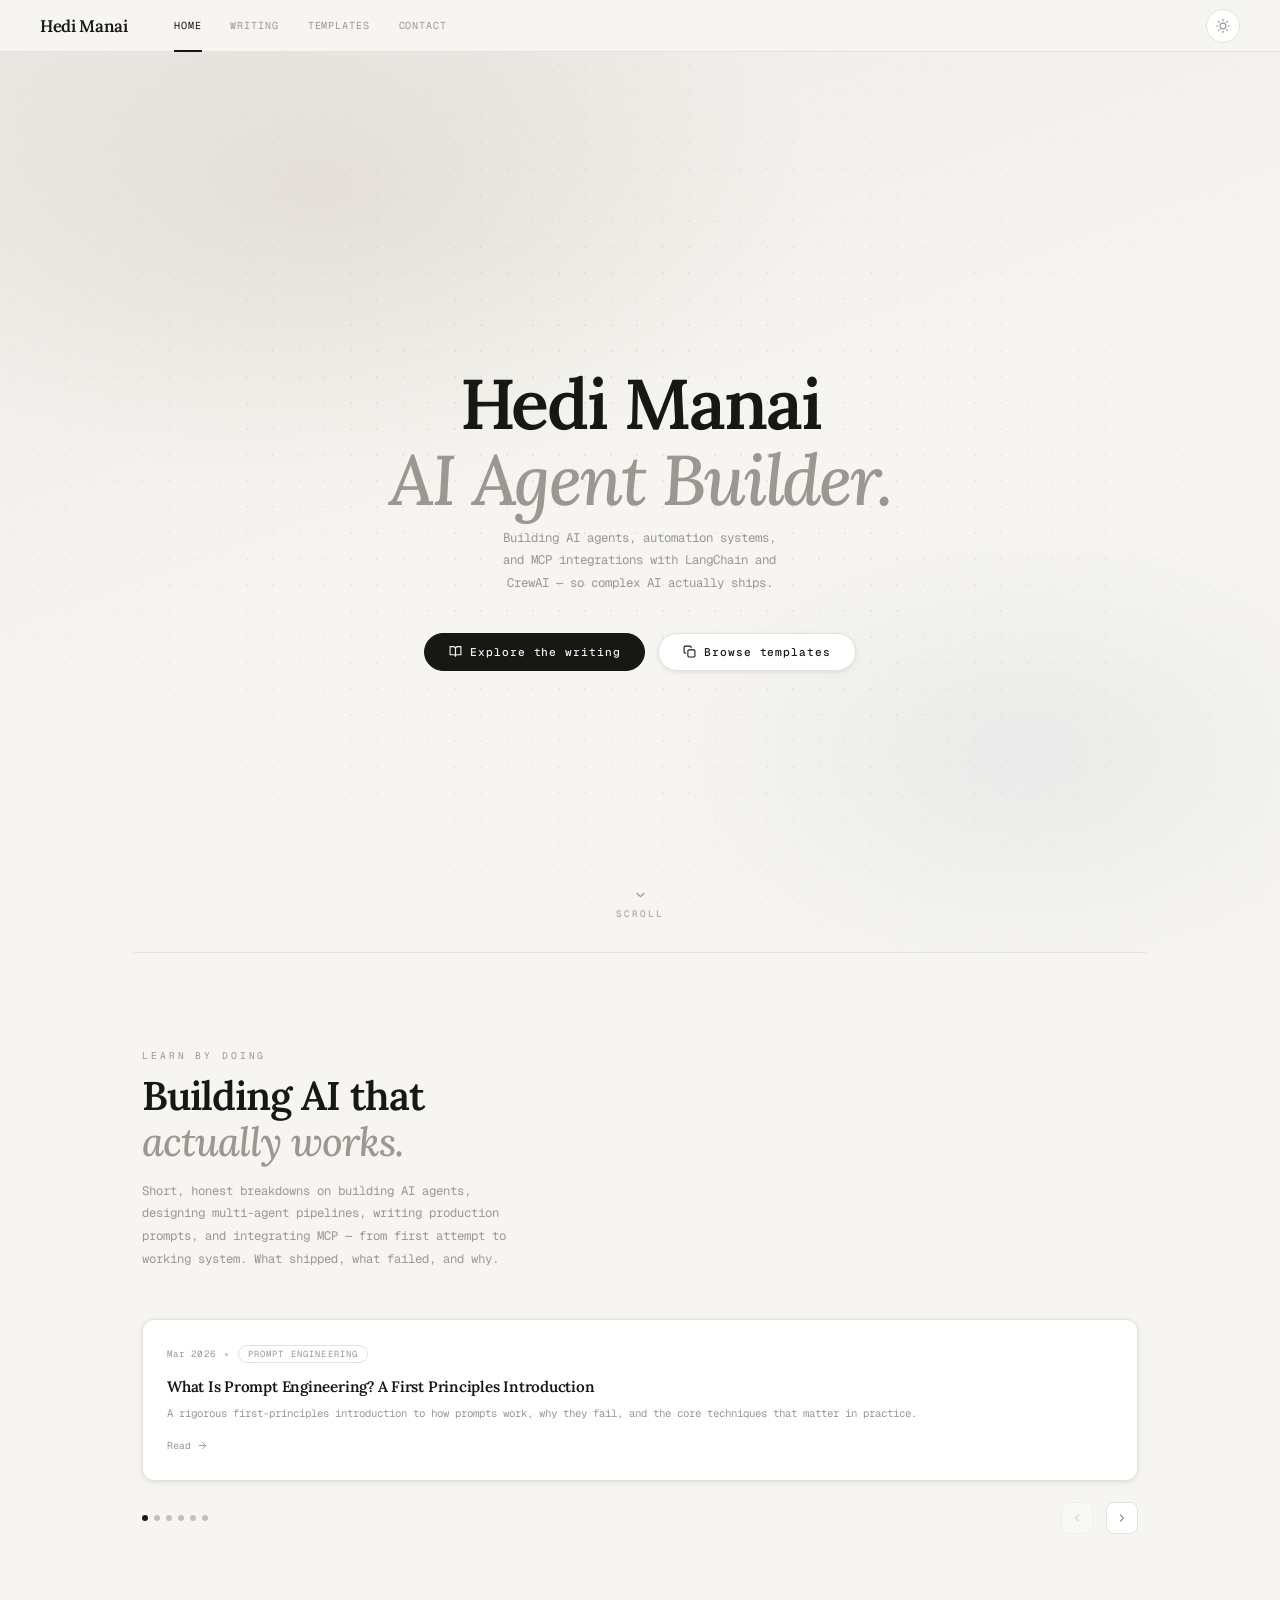
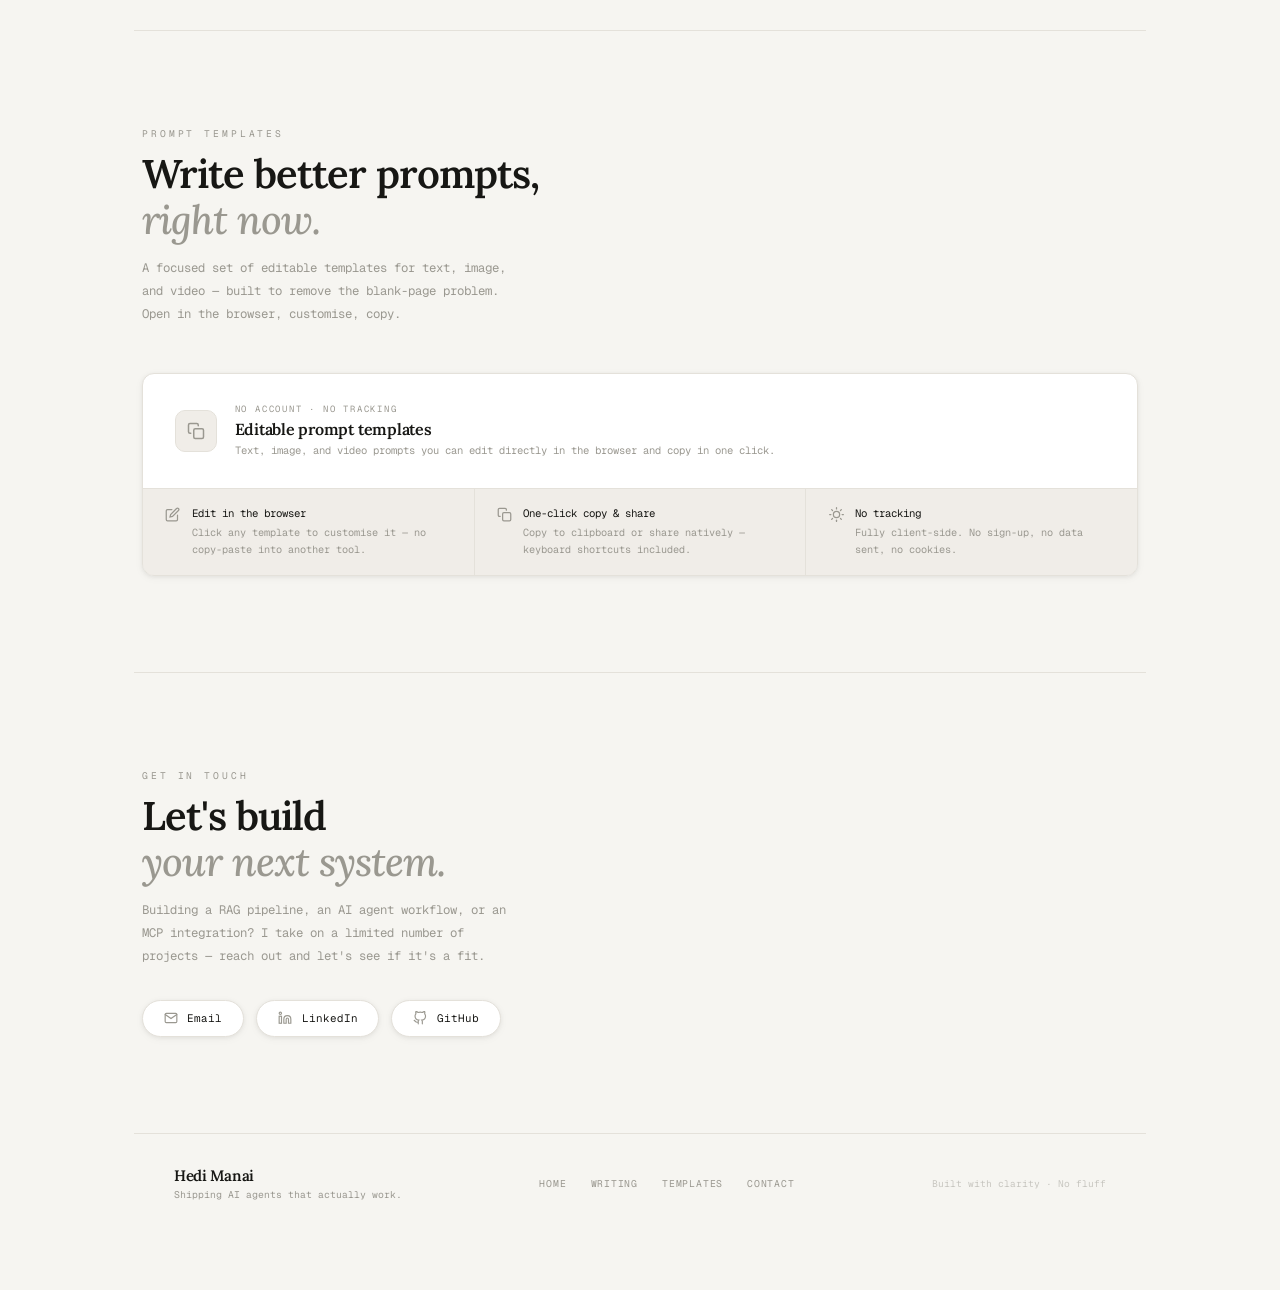
==== index.html @ d6b07718 "chore: normalize decorative section comments" ====
<!DOCTYPE html>
<html lang="en">

<head>
  <meta charset="UTF-8">
  <meta name="viewport" content="width=device-width, initial-scale=1.0">
  <title>Hedi Manai — AI Agent Builder & Prompt Engineering Writer</title>
  <meta name="description" content="Hedi Manai builds production AI agents and writes honest, field-tested guides on prompt engineering, RAG pipelines, and MCP integrations. Practical content for engineers who ship.">
  <meta name="keywords" content="AI agent builder, prompt engineering blog, LangChain, CrewAI, MCP, Model Context Protocol, RAG pipeline, agentic AI, AI content creator, Hedi Manai">
  <meta name="author" content="Hedi Manai">
  <meta name="robots" content="index, follow">
  <meta name="theme-color" content="#f6f5f1" media="(prefers-color-scheme: light)">
  <meta name="theme-color" content="#111110" media="(prefers-color-scheme: dark)">
  <meta property="og:type" content="website">
  <meta property="og:title" content="Hedi Manai — AI Agent Builder & Prompt Engineering Writer">
  <meta property="og:description" content="Honest, field-tested guides on AI agents, RAG pipelines, and prompt engineering — by someone who builds and ships these systems.">
  <meta property="og:url" content="https://hedimanai-pro.github.io/index.html">
  <meta property="og:site_name" content="Hedi Manai">
  <meta name="twitter:card" content="summary">
  <meta name="twitter:title" content="Hedi Manai — AI Agent Builder & Prompt Engineering Writer">
  <meta name="twitter:description" content="Honest, field-tested guides on AI agents, RAG pipelines, and prompt engineering — by someone who builds and ships these systems.">
  <link rel="canonical" href="https://hedimanai-pro.github.io/index.html">
  <link
    href="https://fonts.googleapis.com/css2?family=Lora:ital,wght@0,500;0,600;1,400&family=Geist+Mono:wght@300;400;500&display=swap"
    rel="stylesheet">
  <link rel="stylesheet" href="assets/css/base.css">
</head>

<body>

  <!-- NAV -->
  <nav class="nav" aria-label="Primary navigation" role="navigation">
    <a class="nav-brand" href="index.html#home">Hedi Manai</a>
    <div class="nav-links">
      <a class="nav-link active" href="index.html#home">Home</a>
      <a class="nav-link" href="index.html#latest-notes">Writing</a>
      <a class="nav-link" href="index.html#prompt-templates">Templates</a>
      <a class="nav-link" href="index.html#contact">Contact</a>
    </div>
    <div class="nav-spacer"></div>
    <button class="icon-btn" id="themeToggle" aria-label="Toggle dark mode" title="Toggle theme">
      <svg id="themeIcon" width="14" height="14" viewBox="0 0 24 24" fill="none" stroke="currentColor" stroke-width="2"
        stroke-linecap="round">
        <circle cx="12" cy="12" r="5" />
        <line x1="12" y1="1" x2="12" y2="3" />
        <line x1="12" y1="21" x2="12" y2="23" />
        <line x1="4.22" y1="4.22" x2="5.64" y2="5.64" />
        <line x1="18.36" y1="18.36" x2="19.78" y2="19.78" />
        <line x1="1" y1="12" x2="3" y2="12" />
        <line x1="21" y1="12" x2="23" y2="12" />
        <line x1="4.22" y1="19.78" x2="5.64" y2="18.36" />
        <line x1="18.36" y1="5.64" x2="19.78" y2="4.22" />
      </svg>
    </button>
  </nav>

  <!-- HERO -->
  <section id="home" aria-label="Introduction">
    <div class="hero-inner">
      <h1 class="hero-title">Hedi Manai<br><em>AI Agent Builder.</em></h1>
      <p class="hero-sub">Building AI agents, automation systems, and MCP integrations with LangChain and CrewAI — so
        complex AI actually ships.</p>
      <div class="hero-actions">
        <a class="btn-primary" href="#latest-notes">
          <svg width="13" height="13" viewBox="0 0 24 24" fill="none" stroke="currentColor" stroke-width="2"
            stroke-linecap="round">
            <path d="M2 3h6a4 4 0 014 4v14a3 3 0 00-3-3H2z" />
            <path d="M22 3h-6a4 4 0 00-4 4v14a3 3 0 013-3h7z" />
          </svg>
          Explore the writing
        </a>
        <a class="btn-ghost" href="#prompt-templates">
          <svg width="13" height="13" viewBox="0 0 24 24" fill="none" stroke="currentColor" stroke-width="2"
            stroke-linecap="round">
            <rect x="9" y="9" width="13" height="13" rx="2" />
            <path d="M5 15H4a2 2 0 01-2-2V4a2 2 0 012-2h9a2 2 0 012 2v1" />
          </svg>
          Browse templates
        </a>
      </div>
    </div>
    <div class="scroll-hint" aria-hidden="true">
      <svg width="14" height="14" viewBox="0 0 24 24" fill="none" stroke="currentColor" stroke-width="2"
        stroke-linecap="round">
        <polyline points="6 9 12 15 18 9" />
      </svg>
      Scroll
    </div>
  </section>

  <hr class="divider">

  <!-- WRITING -->
  <section id="latest-notes" aria-label="Writing and field notes">
    <div class="section">
      <p class="section-eyebrow reveal">Learn by doing</p>
      <h2 class="section-heading reveal">Building AI that<br><em>actually works.</em></h2>
      <p class="section-intro reveal">Short, honest breakdowns on building AI agents, designing multi-agent pipelines,
        writing production prompts, and integrating MCP — from first attempt to working system. What shipped, what
        failed, and why.</p>

      <div class="reveal">
        <div class="carousel-track" id="carouselTrack"></div>
        <div class="carousel-nav">
          <div class="carousel-dots" id="carouselDots"></div>
          <div class="carousel-right">
            <button class="carr-btn" id="carrPrev" aria-label="Previous page">
              <svg width="12" height="12" viewBox="0 0 24 24" fill="none" stroke="currentColor" stroke-width="2.5"
                stroke-linecap="round">
                <polyline points="15 18 9 12 15 6" />
              </svg>
            </button>
            <button class="carr-btn" id="carrNext" aria-label="Next page">
              <svg width="12" height="12" viewBox="0 0 24 24" fill="none" stroke="currentColor" stroke-width="2.5"
                stroke-linecap="round">
                <polyline points="9 18 15 12 9 6" />
              </svg>
            </button>
          </div>
        </div>
      </div>
    </div>
  </section>

  <hr class="divider">

  <!-- TEMPLATES -->
  <section id="prompt-templates" aria-label="Prompt templates">
    <div class="section">
      <p class="section-eyebrow reveal">Prompt templates</p>
      <h2 class="section-heading reveal">Write better prompts,<br><em>right now.</em></h2>
      <p class="section-intro reveal">A focused set of editable templates for text, image, and video — built to remove
        the blank-page problem. Open in the browser, customise, copy.</p>

      <div class="tpl-cta reveal" role="complementary" aria-label="Prompt templates tool">
        <div class="tpl-cta-header">
          <div class="tpl-cta-left">
            <div class="tpl-cta-icon" aria-hidden="true">
              <svg width="18" height="18" viewBox="0 0 24 24" fill="none" stroke="currentColor" stroke-width="2"
                stroke-linecap="round">
                <rect x="9" y="9" width="13" height="13" rx="2" />
                <path d="M5 15H4a2 2 0 01-2-2V4a2 2 0 012-2h9a2 2 0 012 2v1" />
              </svg>
            </div>
            <div>
              <div class="tpl-cta-label">No account · No tracking</div>
              <div class="tpl-cta-title">Editable prompt templates</div>
              <div class="tpl-cta-desc">Text, image, and video prompts you can edit directly in the browser and copy in
                one click.</div>
            </div>
          </div>
        </div>

        <div class="tpl-features" aria-hidden="true">
          <div class="tpl-feat">
            <svg class="tpl-feat-icon" width="15" height="15" viewBox="0 0 24 24" fill="none" stroke="currentColor"
              stroke-width="2" stroke-linecap="round">
              <path d="M11 4H4a2 2 0 00-2 2v14a2 2 0 002 2h14a2 2 0 002-2v-7" />
              <path d="M18.5 2.5a2.121 2.121 0 013 3L12 15l-4 1 1-4 9.5-9.5z" />
            </svg>
            <div class="tpl-feat-text">
              <span class="tpl-feat-label">Edit in the browser</span>
              Click any template to customise it — no copy-paste into another tool.
            </div>
          </div>
          <div class="tpl-feat">
            <svg class="tpl-feat-icon" width="15" height="15" viewBox="0 0 24 24" fill="none" stroke="currentColor"
              stroke-width="2" stroke-linecap="round">
              <rect x="9" y="9" width="13" height="13" rx="2" />
              <path d="M5 15H4a2 2 0 01-2-2V4a2 2 0 012-2h9a2 2 0 012 2v1" />
            </svg>
            <div class="tpl-feat-text">
              <span class="tpl-feat-label">One-click copy &amp; share</span>
              Copy to clipboard or share natively — keyboard shortcuts included.
            </div>
          </div>
          <div class="tpl-feat">
            <svg class="tpl-feat-icon" width="15" height="15" viewBox="0 0 24 24" fill="none" stroke="currentColor"
              stroke-width="2" stroke-linecap="round">
              <circle cx="12" cy="12" r="5" />
              <line x1="12" y1="1" x2="12" y2="3" />
              <line x1="12" y1="21" x2="12" y2="23" />
              <line x1="4.22" y1="4.22" x2="5.64" y2="5.64" />
              <line x1="18.36" y1="18.36" x2="19.78" y2="19.78" />
              <line x1="1" y1="12" x2="3" y2="12" />
              <line x1="21" y1="12" x2="23" y2="12" />
              <line x1="4.22" y1="19.78" x2="5.64" y2="18.36" />
              <line x1="18.36" y1="5.64" x2="19.78" y2="4.22" />
            </svg>
            <div class="tpl-feat-text">
              <span class="tpl-feat-label">No tracking</span>
              Fully client-side. No sign-up, no data sent, no cookies.
            </div>
          </div>
        </div>
      </div>
    </div>
  </section>

  <hr class="divider">

  <!-- CONTACT -->
  <section id="contact" aria-label="Contact">
    <div class="section">
      <p class="section-eyebrow reveal">Get in touch</p>
      <h2 class="section-heading reveal">Let's build<br><em>your next system.</em></h2>
      <div class="contact-inner reveal">
        <p class="section-intro" style="margin-bottom:0;">Building a RAG pipeline, an AI agent workflow, or an MCP
          integration? I take on a limited number of projects — reach out and let's see if it's a fit.</p>
        <div class="contact-links">
          <a class="contact-link" href="mailto:hedi.manai.pro@gmail.com">
            <svg width="14" height="14" viewBox="0 0 24 24" fill="none" stroke="currentColor" stroke-width="2"
              stroke-linecap="round">
              <path d="M4 4h16c1.1 0 2 .9 2 2v12c0 1.1-.9 2-2 2H4c-1.1 0-2-.9-2-2V6c0-1.1.9-2 2-2z" />
              <polyline points="22,6 12,13 2,6" />
            </svg>
            Email
          </a>
          <a class="contact-link" href="https://linkedin.com/in/hedimanai" target="_blank" rel="noopener noreferrer">
            <svg width="14" height="14" viewBox="0 0 24 24" fill="none" stroke="currentColor" stroke-width="2"
              stroke-linecap="round">
              <path d="M16 8a6 6 0 016 6v7h-4v-7a2 2 0 00-2-2 2 2 0 00-2 2v7h-4v-7a6 6 0 016-6z" />
              <rect x="2" y="9" width="4" height="12" />
              <circle cx="4" cy="4" r="2" />
            </svg>
            LinkedIn
          </a>
          <a class="contact-link" href="https://github.com/hedimanai-pro" target="_blank" rel="noopener noreferrer">
            <svg width="14" height="14" viewBox="0 0 24 24" fill="none" stroke="currentColor" stroke-width="2"
              stroke-linecap="round">
              <path
                d="M9 19c-5 1.5-5-2.5-7-3m14 6v-3.87a3.37 3.37 0 00-.94-2.61c3.14-.35 6.44-1.54 6.44-7A5.44 5.44 0 0020 4.77 5.07 5.07 0 0019.91 1S18.73.65 16 2.48a13.38 13.38 0 00-7 0C6.27.65 5.09 1 5.09 1A5.07 5.07 0 005 4.77a5.44 5.44 0 00-1.5 3.78c0 5.42 3.3 6.61 6.44 7A3.37 3.37 0 009 18.13V22" />
            </svg>
            GitHub
          </a>
        </div>
      </div>
    </div>
  </section>

  <!-- FOOTER -->
  <footer class="site-footer" role="contentinfo">
    <div>
      <div class="footer-brand">Hedi Manai</div>
      <div class="footer-sub">Shipping AI agents that actually work.</div>
    </div>
    <nav class="footer-links" aria-label="Footer navigation">
      <a class="footer-link" href="index.html#home">Home</a>
      <a class="footer-link" href="index.html#latest-notes">Writing</a>
      <a class="footer-link" href="index.html#prompt-templates">Templates</a>
      <a class="footer-link" href="index.html#contact">Contact</a>
    </nav>
    <div class="footer-note">Built with clarity · No fluff</div>
  </footer>


  <!-- Google tag (gtag.js) -->
  <script async src="https://www.googletagmanager.com/gtag/js?id=G-14DXVR7B6E"></script>
  <script>
    window.dataLayer = window.dataLayer || [];
    function gtag() { dataLayer.push(arguments); }
    gtag('js', new Date());

    gtag('config', 'G-14DXVR7B6E');
  </script>


  <script data-cfasync="false" src="/cdn-cgi/scripts/5c5dd728/cloudflare-static/email-decode.min.js"></script>
  <script src="assets/js/main.js"></script>
  <script>
    // # Notes Data
    const notes = [
      {
        date: 'Mar 2026',
        topic: 'Prompt Engineering',
        title: 'What Is Prompt Engineering? A First Principles Introduction',
        excerpt: 'A rigorous first-principles introduction to how prompts work, why they fail, and the core techniques that matter in practice.',
        href: 'prompt-engineering-01.html'
      },
      {
        date: 'Mar 2026',
        topic: 'Prompt Engineering',
        title: 'Building the Production System Prompt',
        excerpt: 'How to write production-grade system prompts with reliable structure, tool rules, and safety boundaries.',
        href: 'prompt-engineering-02.html'
      },
      {
        date: 'Mar 2026',
        topic: 'Prompt Engineering',
        title: 'Chain-of-Thought and Self-Consistency',
        excerpt: 'A field-tested guide to chain-of-thought, self-consistency, key variants, and when these reasoning techniques fail.',
        href: 'prompt-engineering-03.html'
      },
      {
        date: 'Mar 2026',
        topic: 'Prompt Engineering',
        title: 'Prompt Chaining and Pipeline Design',
        excerpt: 'How to decompose complex tasks into reliable multi-step pipelines — the four chain architectures, the router pattern, state management, failure modes, and when a single prompt is better than a chain.',
        href: 'prompt-engineering-04.html'
      },
      {
        date: 'Mar 2026',
        topic: 'Prompt Engineering',
        title: 'RAG and Context Injection',
        excerpt: 'Retrieval-augmented generation from first principles — chunking strategies, embedding and search, context injection patterns, and the four failure modes that break production RAG pipelines silently.',
        href: 'prompt-engineering-05.html'
      },
      {
        date: 'Mar 2026',
        topic: 'Prompt Engineering',
        title: 'Evaluation and Testing',
        excerpt: 'How to build eval datasets, metrics, and automated pipelines to measure prompt and retrieval quality systematically â€” and decide when an AI system is truly ready to ship.',
        href: 'prompt-engineering-06.html'
      }
    ];

    // # Carousel
    // Uses ResizeObserver on the track element so
    // column count reacts to the track's actual
    // rendered width - not window.innerWidth, which
    // is wider than the constrained layout.
    const track = document.getElementById('carouselTrack');
    const dots = document.getElementById('carouselDots');
    const btnPrev = document.getElementById('carrPrev');
    const btnNext = document.getElementById('carrNext');

    let page = 0;
    let perPage = 3; // updated by ResizeObserver before first paint

    function colsForWidth(w) {
      if (w < 480) return 1;
      if (w < 740) return 2;
      return 3;
    }

    function totalPages() {
      return Math.ceil(notes.length / perPage);
    }

    function renderCarousel() {
      const tp = totalPages();
      if (page >= tp) page = tp - 1;
      if (page < 0) page = 0;

      // set CSS grid columns via custom property on the element
      track.style.setProperty('--cols', perPage);

      // cards
      track.innerHTML = notes
        .slice(page * perPage, page * perPage + perPage)
        .map(n => `
      <a class="ccard" href="${n.href}">
        <div class="ccard-meta">
          <span class="ccard-date">${n.date}</span>
          <span class="ccard-sep"></span>
          <span class="ccard-topic">${n.topic}</span>
        </div>
        <div class="ccard-title">${n.title}</div>
        <div class="ccard-excerpt">${n.excerpt}</div>
        <span class="ccard-read">
          Read
          <svg width="11" height="11" viewBox="0 0 24 24" fill="none" stroke="currentColor" stroke-width="2" stroke-linecap="round"><line x1="5" y1="12" x2="19" y2="12"/><polyline points="12 5 19 12 12 19"/></svg>
        </span>
      </a>`).join('');

      // dots
      dots.innerHTML = Array.from({ length: tp }, (_, i) =>
        `<button class="cdot${i === page ? ' active' : ''}" data-p="${i}" aria-label="Page ${i + 1}"></button>`
      ).join('');
      dots.querySelectorAll('.cdot').forEach(d =>
        d.addEventListener('click', () => { page = +d.dataset.p; renderCarousel(); })
      );

      btnPrev.disabled = page === 0;
      btnNext.disabled = page === tp - 1;
    }

    btnPrev.addEventListener('click', () => { if (page > 0) { page--; renderCarousel(); } });
    btnNext.addEventListener('click', () => { if (page < totalPages() - 1) { page++; renderCarousel(); } });

    // ResizeObserver fires after layout — gives true rendered width.
    // Wrapped in requestAnimationFrame to defer DOM mutations to the next
    // paint cycle, preventing "ResizeObserver loop" feedback errors.
    let rafRO;
    new ResizeObserver(entries => {
      cancelAnimationFrame(rafRO);
      rafRO = requestAnimationFrame(() => {
        const w = entries[0].contentRect.width;
        const next = colsForWidth(w);
        if (next !== perPage) {
          perPage = next;
          page = 0; // reset page when layout changes
        }
        renderCarousel();
      });
    }).observe(track);
  </script>
</body>

</html>
---- assets/css/base.css ----
*,
*::before,
*::after {
  box-sizing: border-box;
  margin: 0;
  padding: 0;
}

:root {
  --bg: #f6f5f1;
  --surface: #ffffff;
  --surface2: #f0ede8;
  --border: #e4e1da;
  --border-h: #c4c1ba;
  --text-s: #171714;
  --muted: #9a9890;
  --nav-bg: rgba(246, 245, 241, 0.93);
  --accent: #171714;
  --accent-i: #f6f5f1;
  --radius: 12px;
  --sh-sm: 0 1px 4px rgba(0, 0, 0, 0.06), 0 2px 10px rgba(0, 0, 0, 0.04);
  --sh-md: 0 4px 20px rgba(0, 0, 0, 0.08), 0 1px 4px rgba(0, 0, 0, 0.04);
  --col-body: 680px;
  --col-aside: 188px;
  --col-gap: 4rem;
}

html.dark {
  --bg: #111110;
  --surface: #1a1a18;
  --surface2: #141412;
  --border: #2a2a28;
  --border-h: #444440;
  --text-s: #e8e4dc;
  --muted: #6a6860;
  --nav-bg: rgba(17, 17, 16, 0.93);
  --accent: #e8e4dc;
  --accent-i: #111110;
}

html {
  scroll-behavior: smooth;
}

body {
  background: var(--bg);
  color: var(--text-s);
  font-family: 'Geist Mono', monospace;
  min-height: 100vh;
  overflow-x: hidden;
  -webkit-font-smoothing: antialiased;
  transition: background 0.3s, color 0.3s;
}

/* NAV */
.nav {
  position: fixed;
  top: 0;
  left: 0;
  right: 0;
  z-index: 500;
  height: 52px;
  background: var(--nav-bg);
  backdrop-filter: blur(16px);
  -webkit-backdrop-filter: blur(16px);
  border-bottom: 1px solid var(--border);
  display: flex;
  align-items: center;
  padding: 0 2.5rem;
  transition: background 0.3s, border-color 0.3s;
}

.nav-brand {
  font-family: 'Lora', serif;
  font-size: 1.05rem;
  font-weight: 600;
  letter-spacing: -0.02em;
  color: var(--text-s);
  margin-right: 2rem;
  white-space: nowrap;
  text-decoration: none;
  flex-shrink: 0;
}

.nav-links {
  display: flex;
  align-items: center;
  flex: 1;
  overflow-x: auto;
  scrollbar-width: none;
}

.nav-links::-webkit-scrollbar {
  display: none;
}

.nav-link {
  font-size: 0.63rem;
  letter-spacing: 0.09em;
  text-transform: uppercase;
  color: var(--muted);
  padding: 0 0.9rem;
  height: 52px;
  display: flex;
  align-items: center;
  white-space: nowrap;
  cursor: pointer;
  transition: color 0.2s;
  border: none;
  background: none;
  font-family: 'Geist Mono', monospace;
  position: relative;
  text-decoration: none;
}

.nav-link::after {
  content: '';
  position: absolute;
  bottom: 0;
  left: 0.9rem;
  right: 0.9rem;
  height: 1.5px;
  background: var(--text-s);
  transform: scaleX(0);
  transform-origin: left;
  transition: transform 0.22s ease;
}

.nav-link:hover,
.nav-link.active {
  color: var(--text-s);
}

.nav-link.active::after {
  transform: scaleX(1);
}

.nav-spacer {
  flex: 1;
  min-width: 0.5rem;
}

.icon-btn {
  width: 34px;
  height: 34px;
  border-radius: 100px;
  flex-shrink: 0;
  border: 1px solid var(--border);
  background: var(--surface);
  color: var(--muted);
  cursor: pointer;
  display: flex;
  align-items: center;
  justify-content: center;
  transition: all 0.2s;
}

.icon-btn:hover {
  border-color: var(--border-h);
  color: var(--text-s);
}

/* DIVIDER */
.divider {
  border: none;
  border-top: 1px solid var(--border);
  max-width: calc(var(--col-body) + var(--col-aside) + var(--col-gap) + 5rem);
  margin: 0 auto;
}

/* HOMEPAGE */
#home {
  min-height: 100vh;
  display: flex;
  flex-direction: column;
  align-items: center;
  justify-content: center;
  text-align: center;
  padding: 7rem 2rem 5rem;
  position: relative;
  overflow: hidden;
  margin-top: 52px;
}

#home::before {
  content: '';
  position: absolute;
  inset: 0;
  z-index: 0;
  background: radial-gradient(ellipse 60% 50% at 25% 15%, rgba(195, 185, 170, 0.28) 0%, transparent 65%), radial-gradient(ellipse 50% 45% at 80% 78%, rgba(170, 182, 195, 0.17) 0%, transparent 60%), linear-gradient(160deg, #eceae6 0%, #f6f5f1 50%);
  transition: background 0.3s;
}

html.dark #home::before {
  background: radial-gradient(ellipse 60% 50% at 25% 15%, rgba(55, 45, 35, 0.4) 0%, transparent 65%), radial-gradient(ellipse 50% 45% at 80% 78%, rgba(35, 45, 60, 0.25) 0%, transparent 60%), linear-gradient(160deg, #161614 0%, #111110 50%);
}

#home::after {
  content: '';
  position: absolute;
  inset: 0;
  z-index: 0;
  background-image: radial-gradient(circle, rgba(0, 0, 0, 0.055) 1px, transparent 1px);
  background-size: 26px 26px;
  mask-image: radial-gradient(ellipse 85% 85% at 50% 50%, black 10%, transparent 100%);
  -webkit-mask-image: radial-gradient(ellipse 85% 85% at 50% 50%, black 10%, transparent 100%);
}

html.dark #home::after {
  background-image: radial-gradient(circle, rgba(255, 255, 255, 0.035) 1px, transparent 1px);
}

.hero-inner {
  position: relative;
  z-index: 2;
  max-width: 680px;
  animation: fadeUp 0.8s ease both;
}

.hero-title {
  font-family: 'Lora', serif;
  font-size: clamp(2.6rem, 6.5vw, 4.4rem);
  font-weight: 600;
  line-height: 1.08;
  letter-spacing: -0.03em;
  color: var(--text-s);
  margin-bottom: 0.6rem;
}

.hero-title em {
  font-style: italic;
  font-weight: 500;
  color: var(--muted);
}

.hero-sub {
  font-size: 0.78rem;
  line-height: 1.8;
  color: var(--muted);
  max-width: 40ch;
  margin: 0 auto 2.4rem;
}

.hero-actions {
  display: flex;
  justify-content: center;
  align-items: center;
  gap: 0.8rem;
  flex-wrap: wrap;
}

.btn-primary {
  display: inline-flex;
  align-items: center;
  gap: 0.5rem;
  padding: 0.7rem 1.5rem;
  background: var(--accent);
  color: var(--accent-i);
  border: 1px solid var(--accent);
  border-radius: 100px;
  font-family: 'Geist Mono', monospace;
  font-size: 0.7rem;
  letter-spacing: 0.08em;
  font-weight: 500;
  cursor: pointer;
  transition: opacity 0.2s;
  text-decoration: none;
}

.btn-primary:hover {
  opacity: 0.8;
}

.btn-ghost {
  display: inline-flex;
  align-items: center;
  gap: 0.5rem;
  padding: 0.7rem 1.5rem;
  background: var(--surface);
  color: var(--text-s);
  border: 1px solid var(--border);
  border-radius: 100px;
  font-family: 'Geist Mono', monospace;
  font-size: 0.7rem;
  letter-spacing: 0.08em;
  font-weight: 500;
  cursor: pointer;
  transition: all 0.2s;
  text-decoration: none;
  box-shadow: var(--sh-sm);
}

.btn-ghost:hover {
  border-color: var(--border-h);
  box-shadow: var(--sh-md);
}

.scroll-hint {
  position: absolute;
  bottom: 2rem;
  left: 50%;
  transform: translateX(-50%);
  z-index: 2;
  display: flex;
  flex-direction: column;
  align-items: center;
  gap: 0.4rem;
  color: var(--muted);
  font-size: 0.58rem;
  letter-spacing: 0.2em;
  text-transform: uppercase;
  animation: bounce 2.5s ease infinite;
}

@keyframes bounce {

  0%,
  100% {
    transform: translateX(-50%) translateY(0);
  }

  50% {
    transform: translateX(-50%) translateY(6px);
  }
}

.section {
  max-width: 1060px;
  margin: 0 auto;
  padding: 6rem 2rem;
}

.section-eyebrow {
  font-size: 0.6rem;
  letter-spacing: 0.3em;
  text-transform: uppercase;
  color: var(--muted);
  margin-bottom: 0.7rem;
}

.section-heading {
  font-family: 'Lora', serif;
  font-size: clamp(1.7rem, 3.5vw, 2.5rem);
  font-weight: 600;
  letter-spacing: -0.025em;
  line-height: 1.15;
  color: var(--text-s);
  margin-bottom: 0.9rem;
}

.section-heading em {
  font-style: italic;
  font-weight: 500;
  color: var(--muted);
}

.section-intro {
  font-size: 0.77rem;
  line-height: 1.85;
  color: var(--muted);
  max-width: 52ch;
  margin-bottom: 3rem;
}

/* Carousel */
.carousel-track {
  display: grid;
  grid-template-columns: repeat(var(--cols, 3), 1fr);
  gap: 1px;
  background: var(--border);
  border: 1px solid var(--border);
  border-radius: var(--radius);
  overflow: hidden;
  box-shadow: var(--sh-sm);
}

.ccard {
  background: var(--surface);
  padding: 1.6rem 1.5rem;
  transition: background 0.18s;
  text-decoration: none;
  color: inherit;
  display: flex;
  flex-direction: column;
}

.ccard:hover {
  background: var(--surface2);
}

.ccard-meta {
  display: flex;
  align-items: center;
  gap: 0.6rem;
  margin-bottom: 0.85rem;
  flex-wrap: wrap;
}

.ccard-date {
  font-size: 0.57rem;
  letter-spacing: 0.12em;
  color: var(--muted);
}

.ccard-sep {
  width: 3px;
  height: 3px;
  border-radius: 50%;
  background: var(--border-h);
  flex-shrink: 0;
}

.ccard-topic {
  font-size: 0.55rem;
  letter-spacing: 0.13em;
  text-transform: uppercase;
  padding: 0.12rem 0.55rem;
  border-radius: 100px;
  border: 1px solid var(--border);
  color: var(--muted);
}

.ccard-title {
  font-family: 'Lora', serif;
  font-size: 0.95rem;
  font-weight: 600;
  letter-spacing: -0.015em;
  line-height: 1.3;
  color: var(--text-s);
  margin-bottom: 0.5rem;
  flex: 1;
  display: -webkit-box;
  -webkit-line-clamp: 2;
  -webkit-box-orient: vertical;
  overflow: hidden;
}

.ccard-excerpt {
  font-size: 0.67rem;
  line-height: 1.75;
  color: var(--muted);
  display: -webkit-box;
  -webkit-line-clamp: 3;
  -webkit-box-orient: vertical;
  overflow: hidden;
  margin-bottom: 1rem;
}

.ccard-read {
  display: inline-flex;
  align-items: center;
  gap: 0.4rem;
  font-size: 0.62rem;
  color: var(--muted);
  border-bottom: 1px solid transparent;
  padding-bottom: 1px;
  transition: color 0.2s, border-color 0.2s;
  margin-top: auto;
}

.ccard:hover .ccard-read {
  color: var(--text-s);
  border-color: var(--border-h);
}

.carousel-nav {
  display: flex;
  align-items: center;
  justify-content: space-between;
  margin-top: 1.3rem;
}

.carousel-dots {
  display: flex;
  gap: 6px;
  align-items: center;
}

.cdot {
  width: 6px;
  height: 6px;
  border-radius: 50%;
  background: var(--border-h);
  cursor: pointer;
  transition: background 0.2s;
  border: none;
  padding: 0;
  flex-shrink: 0;
}

.cdot.active {
  background: var(--accent);
}

.carousel-right {
  display: flex;
  align-items: center;
  gap: 0.8rem;
}

.carr-btn {
  width: 32px;
  height: 32px;
  border-radius: 8px;
  border: 1px solid var(--border);
  background: var(--surface);
  color: var(--muted);
  cursor: pointer;
  display: flex;
  align-items: center;
  justify-content: center;
  transition: all 0.2s;
}

.carr-btn:hover:not(:disabled) {
  border-color: var(--border-h);
  color: var(--text-s);
}

.carr-btn:disabled {
  opacity: 0.3;
  cursor: not-allowed;
}

/* Templates CTA */
.tpl-cta {
  background: var(--surface);
  border: 1px solid var(--border);
  border-radius: var(--radius);
  overflow: hidden;
  box-shadow: var(--sh-sm);
  margin-top: 3rem;
}

.tpl-cta-header {
  display: flex;
  align-items: center;
  justify-content: space-between;
  gap: 1.5rem;
  padding: 1.8rem 2rem;
  flex-wrap: wrap;
}

.tpl-cta-left {
  display: flex;
  align-items: center;
  gap: 1.1rem;
}

.tpl-cta-icon {
  width: 42px;
  height: 42px;
  border-radius: 10px;
  background: var(--surface2);
  border: 1px solid var(--border);
  display: flex;
  align-items: center;
  justify-content: center;
  color: var(--muted);
  flex-shrink: 0;
}

.tpl-cta-label {
  font-size: 0.56rem;
  letter-spacing: 0.2em;
  text-transform: uppercase;
  color: var(--muted);
  margin-bottom: 0.25rem;
}

.tpl-cta-title {
  font-family: 'Lora', serif;
  font-size: 1rem;
  font-weight: 600;
  letter-spacing: -0.015em;
  color: var(--text-s);
}

.tpl-cta-desc {
  font-size: 0.66rem;
  color: var(--muted);
  margin-top: 0.2rem;
  line-height: 1.6;
}

.tpl-tabs-preview {
  display: flex;
  gap: 0.5rem;
  border-top: 1px solid var(--border);
  padding: 1rem 2rem;
  background: var(--surface2);
  flex-wrap: wrap;
}

.tpl-tab-pill {
  font-size: 0.58rem;
  letter-spacing: 0.1em;
  text-transform: uppercase;
  padding: 0.25rem 0.7rem;
  border-radius: 100px;
  border: 1px solid var(--border);
  color: var(--muted);
  font-weight: 600;
  background: var(--surface);
}

.tpl-tab-pill.active-pill {
  background: var(--accent);
  color: var(--accent-i);
  border-color: var(--accent);
}

.tpl-tabs-label {
  font-size: 0.58rem;
  color: var(--muted);
  opacity: 0.6;
  align-self: center;
  margin-left: auto;
}

.tpl-features {
  display: grid;
  grid-template-columns: repeat(3, 1fr);
  border-top: 1px solid var(--border);
  gap: 1px;
  background: var(--border);
}

.tpl-feat {
  background: var(--surface2);
  padding: 1rem 1.4rem;
  display: flex;
  align-items: flex-start;
  gap: 0.7rem;
}

.tpl-feat-icon {
  color: var(--muted);
  flex-shrink: 0;
  margin-top: 2px;
}

.tpl-feat-text {
  font-size: 0.64rem;
  line-height: 1.65;
  color: var(--muted);
}

.tpl-feat-label {
  display: block;
  font-size: 0.67rem;
  color: var(--text-s);
  margin-bottom: 0.15rem;
  font-weight: 400;
}

/* Contact block */
.contact-inner {
  max-width: 500px;
}

.contact-links {
  display: flex;
  gap: 0.75rem;
  flex-wrap: wrap;
  margin-top: 2rem;
}

.contact-link {
  display: inline-flex;
  align-items: center;
  gap: 0.6rem;
  padding: 0.65rem 1.3rem;
  background: var(--surface);
  border: 1px solid var(--border);
  border-radius: 100px;
  font-size: 0.68rem;
  color: var(--text-s);
  text-decoration: none;
  box-shadow: var(--sh-sm);
  transition: all 0.2s;
}

.contact-link:hover {
  border-color: var(--border-h);
  box-shadow: var(--sh-md);
}

.contact-link svg {
  color: var(--muted);
  flex-shrink: 0;
}

/* FOOTER */
.site-footer {
  border-top: 1px solid var(--border);
  padding: 2rem 2.5rem;
  display: flex;
  align-items: center;
  justify-content: space-between;
  gap: 1.5rem;
  flex-wrap: wrap;
  max-width: calc(var(--col-body) + var(--col-aside) + var(--col-gap) + 5rem);
  margin: 0 auto;
}

.footer-brand {
  font-family: 'Lora', serif;
  font-size: 0.95rem;
  font-weight: 600;
  letter-spacing: -0.02em;
  color: var(--text-s);
}

.footer-sub {
  font-size: 0.61rem;
  color: var(--muted);
  margin-top: 0.2rem;
}

.footer-links {
  display: flex;
  gap: 1.5rem;
  flex-wrap: wrap;
}

.footer-link {
  font-size: 0.61rem;
  letter-spacing: 0.08em;
  text-transform: uppercase;
  color: var(--muted);
  text-decoration: none;
  transition: color 0.2s;
}

.footer-link:hover {
  color: var(--text-s);
}

.footer-note {
  font-size: 0.6rem;
  color: var(--muted);
  opacity: 0.5;
}

/* ANIMATIONS */
@keyframes fadeUp {
  from {
    opacity: 0;
    transform: translateY(14px);
  }

  to {
    opacity: 1;
    transform: translateY(0);
  }
}

.reveal {
  opacity: 0;
  transform: translateY(16px);
  transition: opacity 0.55s ease, transform 0.55s ease;
}

.reveal.in {
  opacity: 1;
  transform: translateY(0);
}

/* RESPONSIVE GLOBALS */
@media (max-width: 960px) {
  :root {
    --col-gap: 3rem;
  }
}

@media (max-width: 760px) {
  .tpl-features {
    grid-template-columns: 1fr;
  }

  .tpl-cta-header {
    padding: 1.4rem 1.2rem;
  }

  .tpl-tabs-preview {
    padding: 0.9rem 1.2rem;
  }
}

@media (max-width: 640px) {
  .nav {
    padding: 0 1rem;
  }

  .nav-brand {
    margin-right: 0.75rem;
    font-size: 0.95rem;
  }

  .nav-spacer {
    display: none;
  }

  .icon-btn {
    margin-left: auto;
  }

  .nav-link {
    padding: 0 0.6rem;
    font-size: 0.58rem;
    letter-spacing: 0.06em;
  }

  .nav-link::after {
    left: 0.6rem;
    right: 0.6rem;
  }

  .section {
    padding: 4rem 1.2rem;
  }

  .tpl-cta-header {
    flex-direction: column;
    align-items: flex-start;
  }

  .contact-links {
    flex-direction: column;
    align-items: flex-start;
  }

  .site-footer {
    flex-direction: column;
    align-items: flex-start;
    padding: 1.8rem 1.2rem;
  }

  .footer-links {
    gap: 1rem;
  }
}

@media (max-width: 380px) {
  .nav-brand {
    font-size: 0.88rem;
    margin-right: 0.5rem;
  }

  .nav-link {
    padding: 0 0.45rem;
    font-size: 0.54rem;
    letter-spacing: 0.04em;
  }

  .icon-btn {
    width: 30px;
    height: 30px;
  }
}
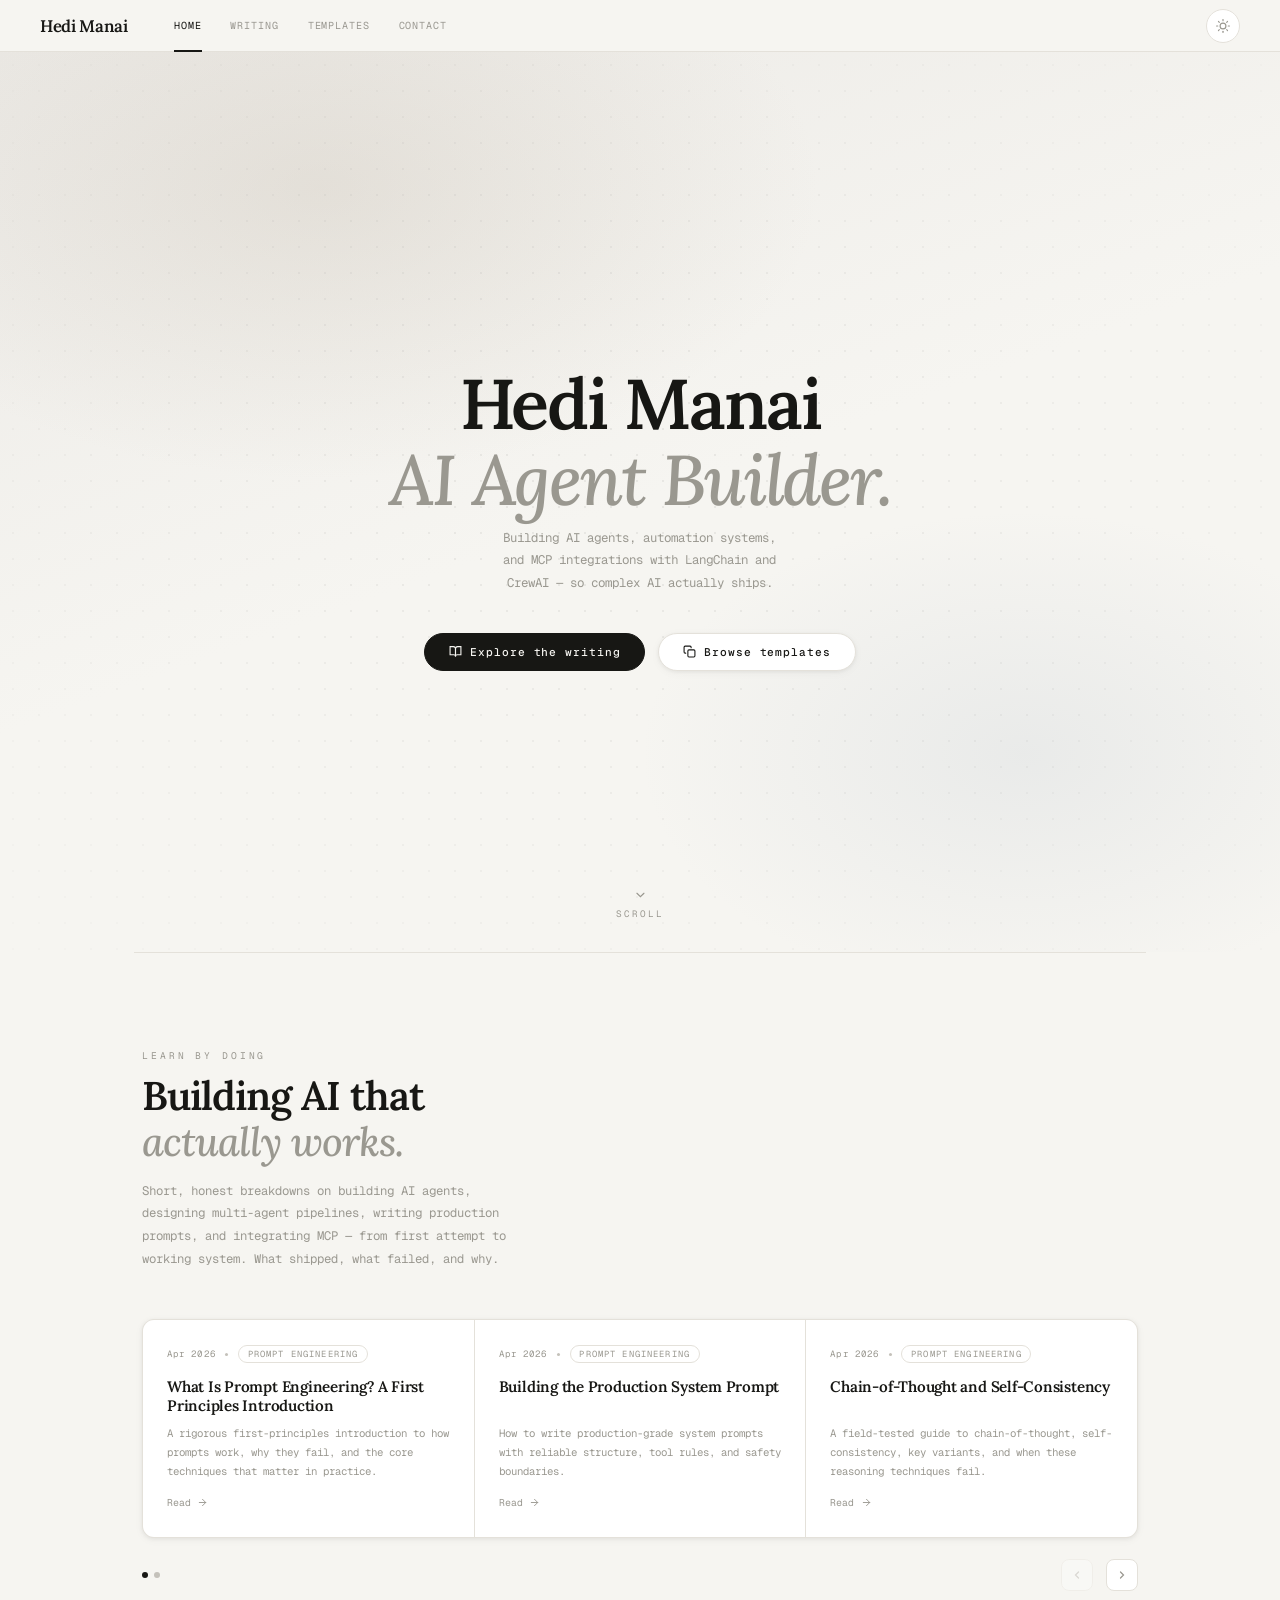
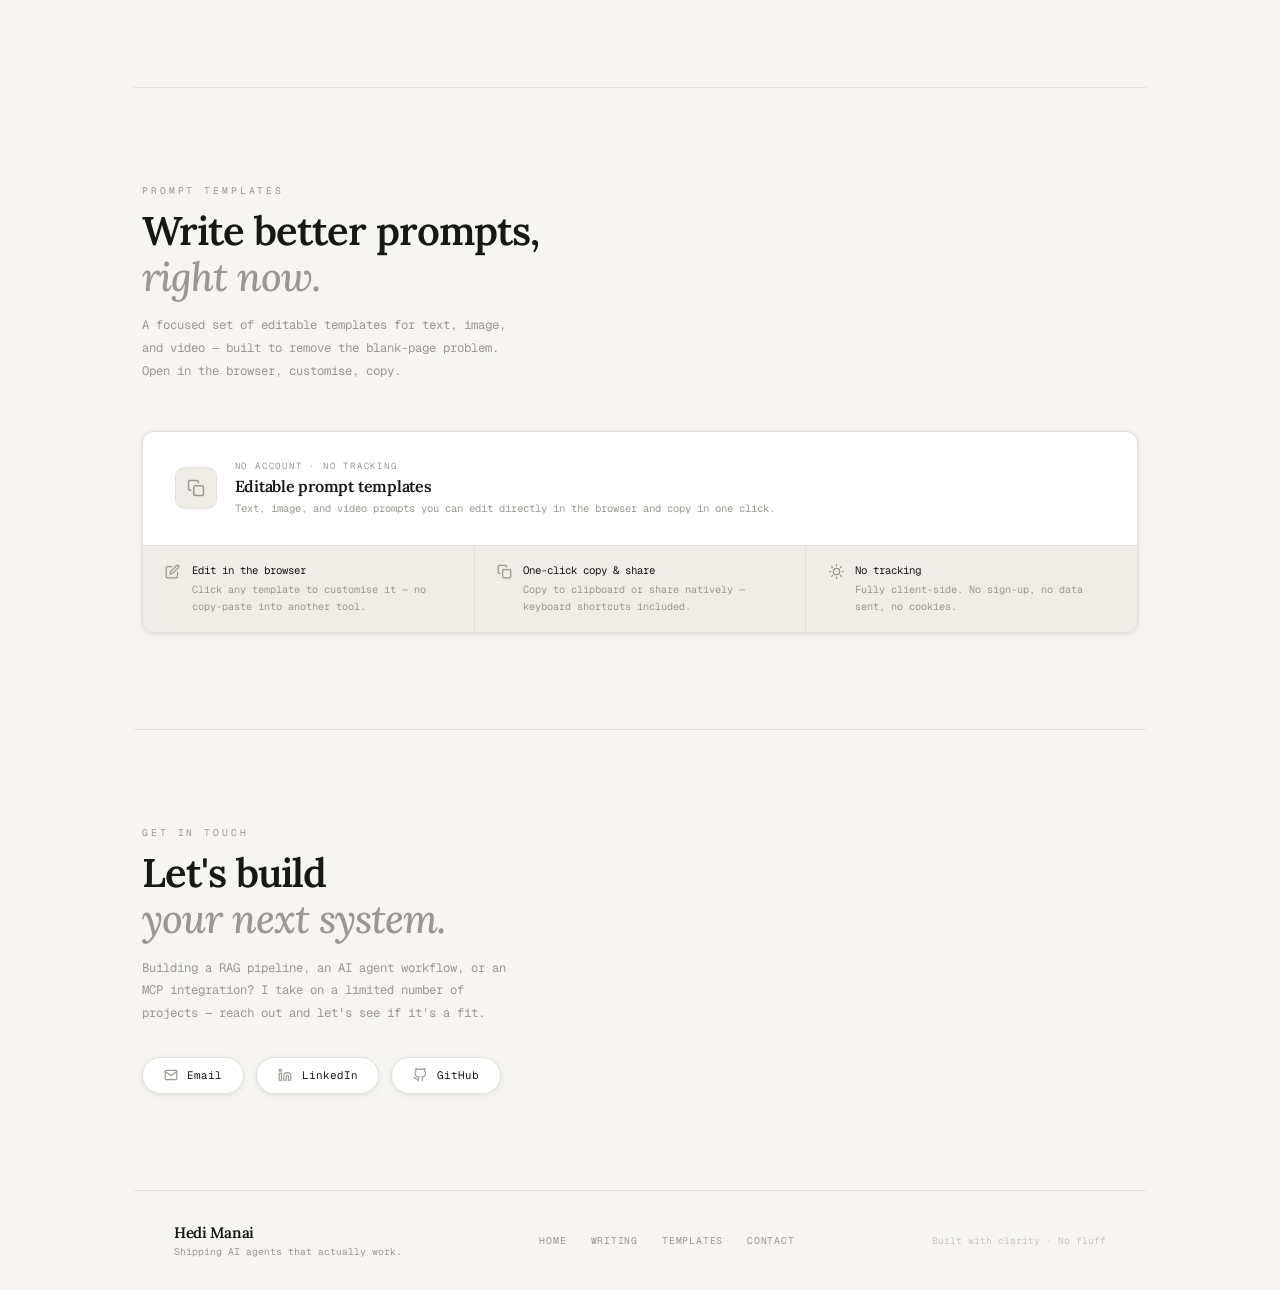
==== commit 40ea8019: "chore(seo): refresh metadata and structured data across pages" ====
--- a/index.html
+++ b/index.html
@@ -5,7 +5,7 @@
   <meta charset="UTF-8">
   <meta name="viewport" content="width=device-width, initial-scale=1.0">
   <title>Hedi Manai — AI Agent Builder & Prompt Engineering Writer</title>
-  <meta name="description" content="Hedi Manai builds production AI agents and writes honest, field-tested guides on prompt engineering, RAG pipelines, and MCP integrations. Practical content for engineers who ship.">
+  <meta name="description" content="Honest, field-tested guides on prompt engineering, RAG pipelines, and MCP integrations — written by an AI agent builder who actually ships these systems.">
   <meta name="keywords" content="AI agent builder, prompt engineering blog, LangChain, CrewAI, MCP, Model Context Protocol, RAG pipeline, agentic AI, AI content creator, Hedi Manai">
   <meta name="author" content="Hedi Manai">
   <meta name="robots" content="index, follow">
@@ -24,6 +24,32 @@
     href="https://fonts.googleapis.com/css2?family=Lora:ital,wght@0,500;0,600;1,400&family=Geist+Mono:wght@300;400;500&display=swap"
     rel="stylesheet">
   <link rel="stylesheet" href="assets/css/base.css">
+  <script type="application/ld+json">
+  {
+    "@context": "https://schema.org",
+    "@graph": [
+      {
+        "@type": "WebSite",
+        "@id": "https://hedimanai-pro.github.io/#website",
+        "url": "https://hedimanai-pro.github.io/",
+        "name": "Hedi Manai",
+        "description": "Field-tested guides on prompt engineering, AI agents, RAG pipelines, and MCP integrations."
+      },
+      {
+        "@type": "Person",
+        "@id": "https://hedimanai-pro.github.io/#person",
+        "name": "Hedi Manai",
+        "url": "https://hedimanai-pro.github.io/",
+        "jobTitle": "AI Agent Builder",
+        "sameAs": [
+          "https://linkedin.com/in/hedimanai",
+          "https://github.com/hedimanai-pro"
+        ],
+        "knowsAbout": ["Prompt Engineering","AI Agents","RAG Pipelines","LangChain","CrewAI","Model Context Protocol"]
+      }
+    ]
+  }
+  </script>
 </head>
 
 <body>
@@ -100,6 +126,16 @@
         failed, and why.</p>
 
       <div class="reveal">
+        <noscript>
+          <ul>
+            <li><a href="prompt-engineering-01.html">What Is Prompt Engineering? A First Principles Introduction</a></li>
+            <li><a href="prompt-engineering-02.html">Building the Production System Prompt</a></li>
+            <li><a href="prompt-engineering-03.html">Chain-of-Thought and Self-Consistency</a></li>
+            <li><a href="prompt-engineering-04.html">Prompt Chaining and Pipeline Design</a></li>
+            <li><a href="prompt-engineering-05.html">RAG and Context Injection</a></li>
+            <li><a href="prompt-engineering-06.html">Evaluation and Testing</a></li>
+          </ul>
+        </noscript>
         <div class="carousel-track" id="carouselTrack"></div>
         <div class="carousel-nav">
           <div class="carousel-dots" id="carouselDots"></div>
@@ -271,45 +307,45 @@
     // # Notes Data
     const notes = [
       {
-        date: 'Mar 2026',
+        date: 'Apr 2026',
         topic: 'Prompt Engineering',
         title: 'What Is Prompt Engineering? A First Principles Introduction',
         excerpt: 'A rigorous first-principles introduction to how prompts work, why they fail, and the core techniques that matter in practice.',
         href: 'prompt-engineering-01.html'
       },
       {
-        date: 'Mar 2026',
+        date: 'Apr 2026',
         topic: 'Prompt Engineering',
         title: 'Building the Production System Prompt',
         excerpt: 'How to write production-grade system prompts with reliable structure, tool rules, and safety boundaries.',
         href: 'prompt-engineering-02.html'
       },
       {
-        date: 'Mar 2026',
+        date: 'Apr 2026',
         topic: 'Prompt Engineering',
         title: 'Chain-of-Thought and Self-Consistency',
         excerpt: 'A field-tested guide to chain-of-thought, self-consistency, key variants, and when these reasoning techniques fail.',
         href: 'prompt-engineering-03.html'
       },
       {
-        date: 'Mar 2026',
+        date: 'Apr 2026',
         topic: 'Prompt Engineering',
         title: 'Prompt Chaining and Pipeline Design',
         excerpt: 'How to decompose complex tasks into reliable multi-step pipelines — the four chain architectures, the router pattern, state management, failure modes, and when a single prompt is better than a chain.',
         href: 'prompt-engineering-04.html'
       },
       {
-        date: 'Mar 2026',
+        date: 'Apr 2026',
         topic: 'Prompt Engineering',
         title: 'RAG and Context Injection',
         excerpt: 'Retrieval-augmented generation from first principles — chunking strategies, embedding and search, context injection patterns, and the four failure modes that break production RAG pipelines silently.',
         href: 'prompt-engineering-05.html'
       },
       {
-        date: 'Mar 2026',
+        date: 'Apr 2026',
         topic: 'Prompt Engineering',
         title: 'Evaluation and Testing',
-        excerpt: 'How to build eval datasets, metrics, and automated pipelines to measure prompt and retrieval quality systematically â€” and decide when an AI system is truly ready to ship.',
+        excerpt: 'How to build eval datasets, metrics, and automated pipelines to measure prompt and retrieval quality systematically — and decide when an AI system is truly ready to ship.',
         href: 'prompt-engineering-06.html'
       }
     ];
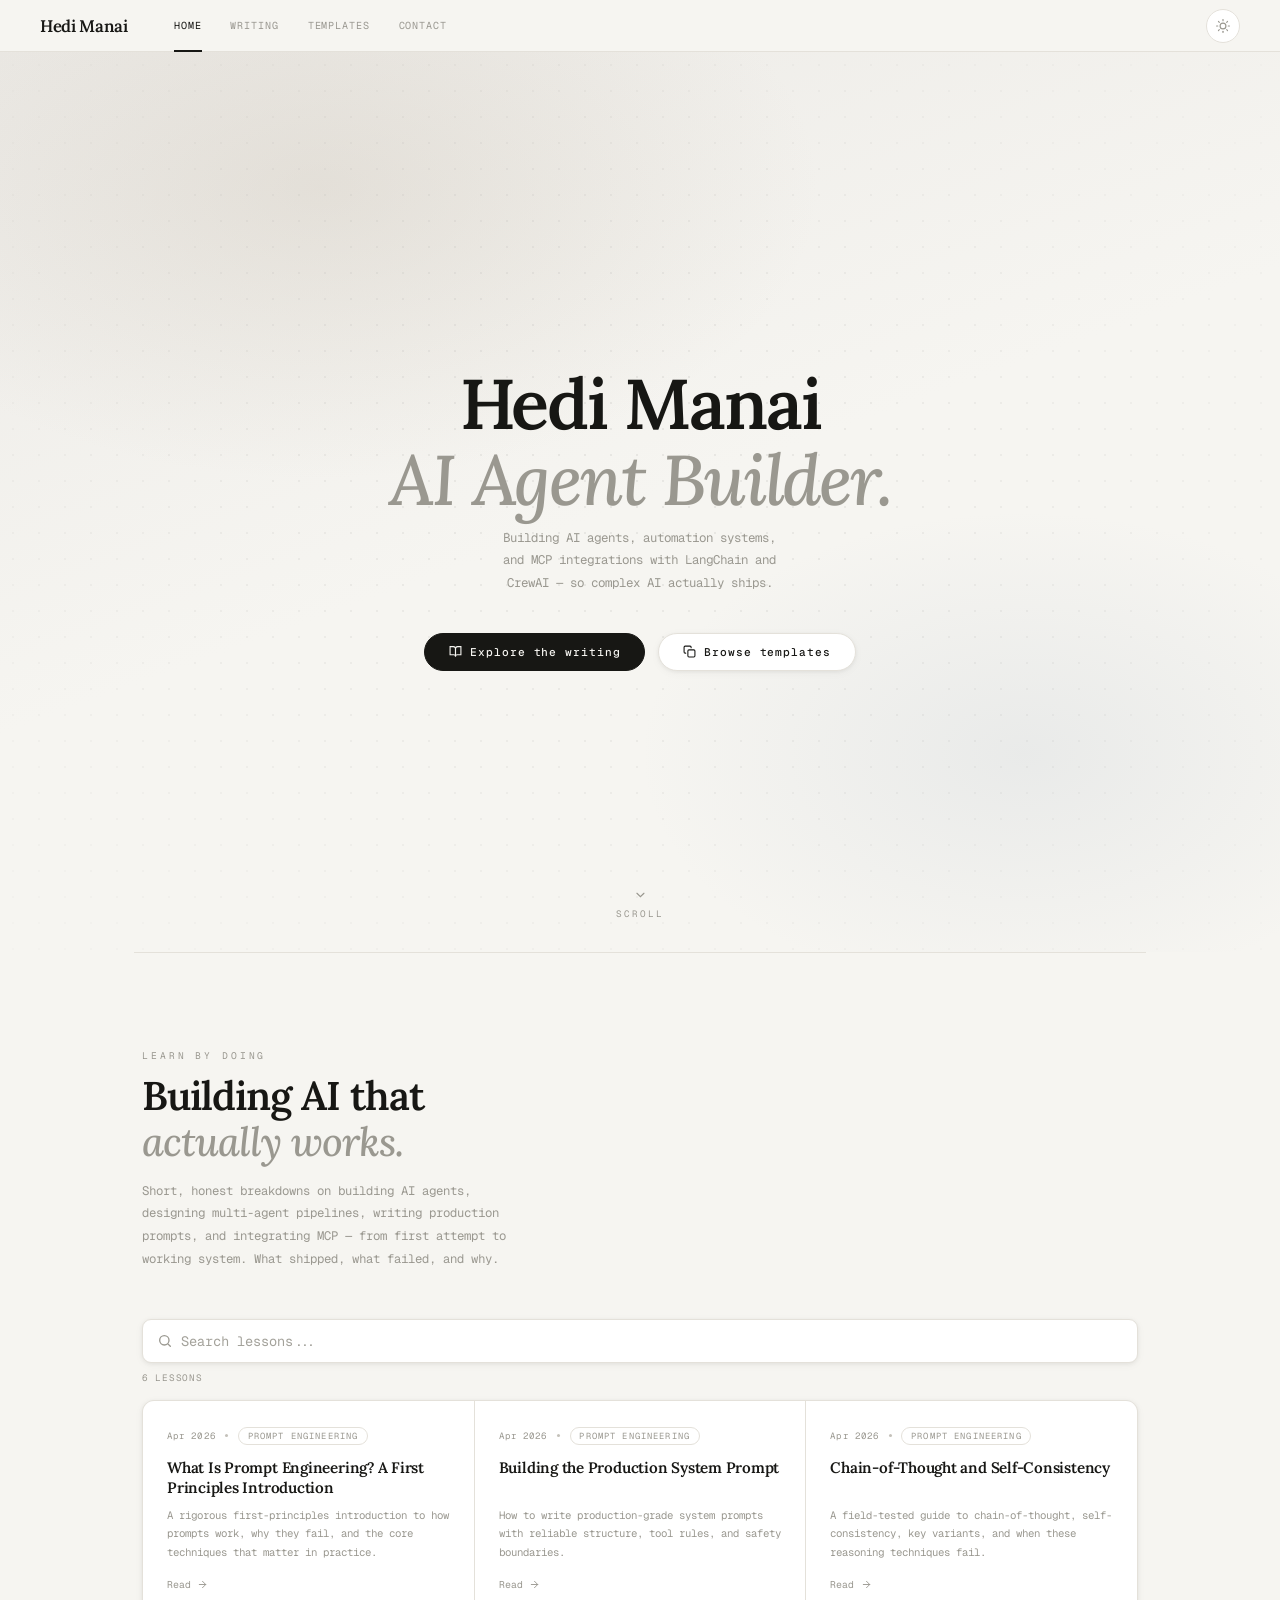
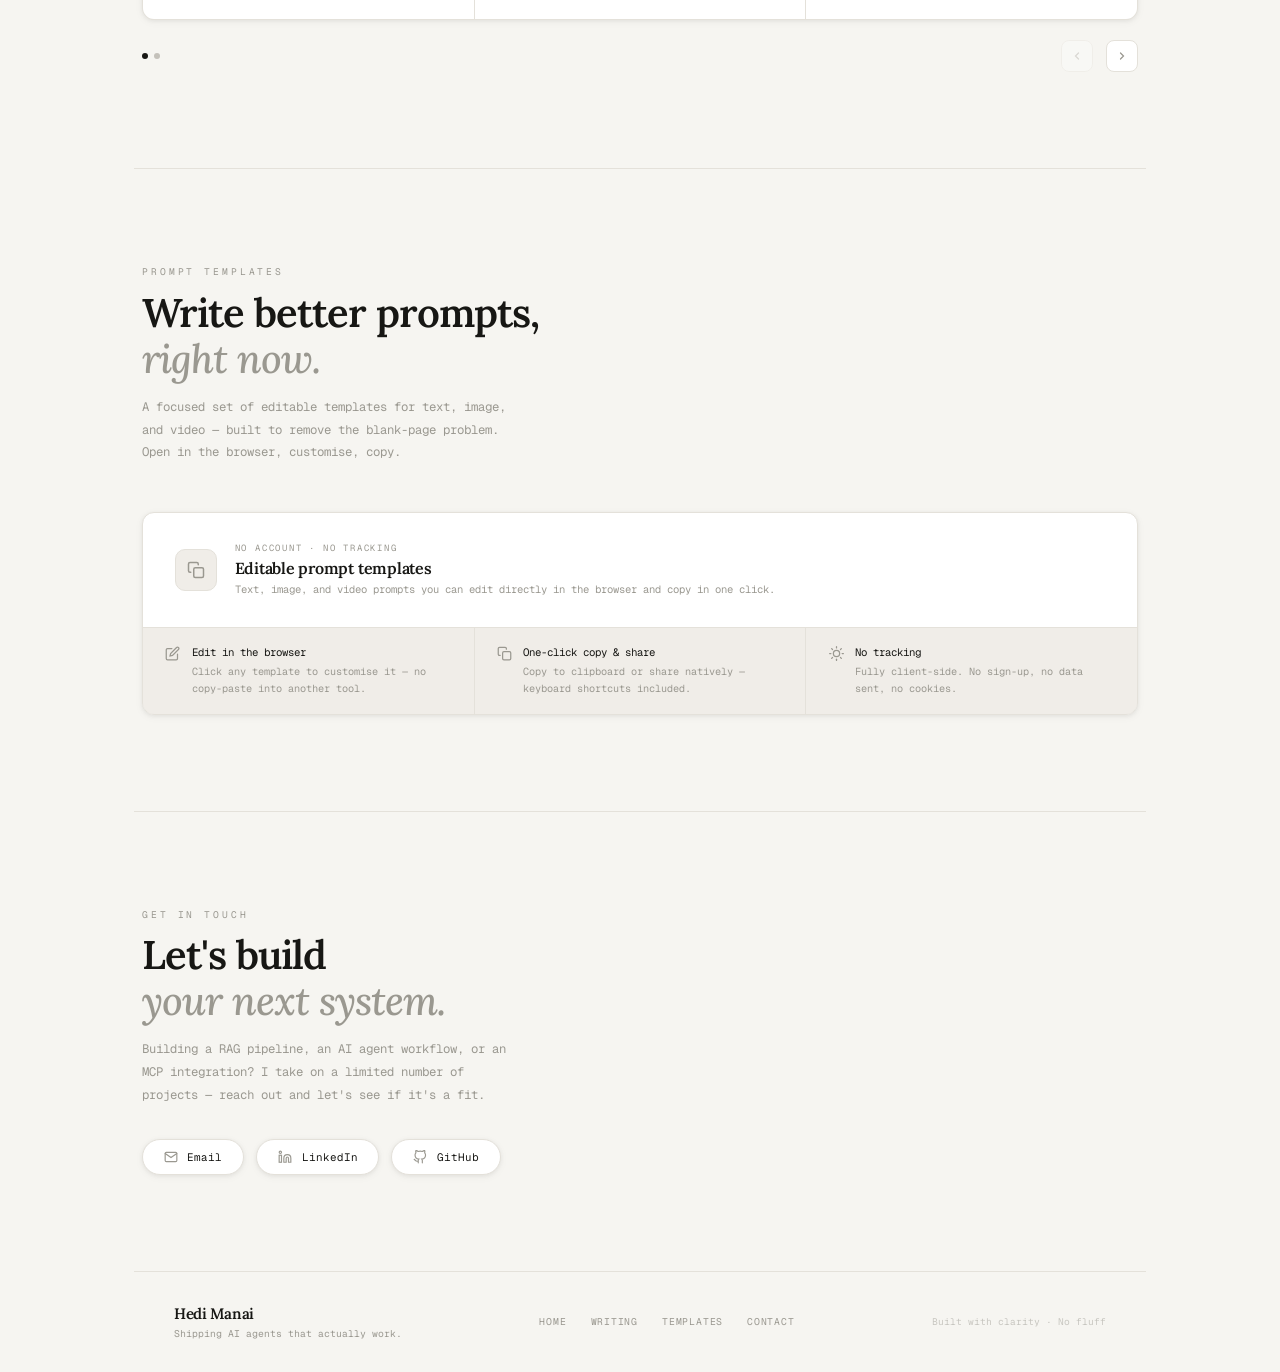
==== commit 2467506f: "feat(home): add lesson search input and live filtering" ====
--- a/index.html
+++ b/index.html
@@ -20,6 +20,7 @@
   <meta name="twitter:title" content="Hedi Manai — AI Agent Builder & Prompt Engineering Writer">
   <meta name="twitter:description" content="Honest, field-tested guides on AI agents, RAG pipelines, and prompt engineering — by someone who builds and ships these systems.">
   <link rel="canonical" href="https://hedimanai-pro.github.io/index.html">
+  <meta name="google-site-verification" content="ef6wJx9N1gJrGS_5vgU2tMY5xJ274TRWv3mjDeWsu0I" />
   <link
     href="https://fonts.googleapis.com/css2?family=Lora:ital,wght@0,500;0,600;1,400&family=Geist+Mono:wght@300;400;500&display=swap"
     rel="stylesheet">
@@ -136,6 +137,21 @@
             <li><a href="prompt-engineering-06.html">Evaluation and Testing</a></li>
           </ul>
         </noscript>
+        <div class="lesson-search" role="search" aria-label="Search lessons">
+          <svg class="lesson-search-icon" width="16" height="16" viewBox="0 0 24 24" fill="none" stroke="currentColor" stroke-width="2" stroke-linecap="round" aria-hidden="true">
+            <circle cx="11" cy="11" r="7"></circle>
+            <line x1="20" y1="20" x2="16.65" y2="16.65"></line>
+          </svg>
+          <input
+            type="search"
+            id="lessonSearch"
+            class="lesson-search-input"
+            placeholder="Search lessons..."
+            aria-label="Search lessons"
+            aria-controls="carouselTrack"
+            autocomplete="off">
+        </div>
+        <p class="lesson-search-meta" id="lessonSearchMeta">6 lessons</p>
         <div class="carousel-track" id="carouselTrack"></div>
         <div class="carousel-nav">
           <div class="carousel-dots" id="carouselDots"></div>
@@ -359,9 +375,12 @@
     const dots = document.getElementById('carouselDots');
     const btnPrev = document.getElementById('carrPrev');
     const btnNext = document.getElementById('carrNext');
+    const searchInput = document.getElementById('lessonSearch');
+    const searchMeta = document.getElementById('lessonSearchMeta');
 
     let page = 0;
     let perPage = 3; // updated by ResizeObserver before first paint
+    let filteredNotes = notes.slice();
 
     function colsForWidth(w) {
       if (w < 480) return 1;
@@ -369,8 +388,20 @@
       return 3;
     }
 
+    function updateFilteredNotes() {
+      const q = searchInput.value.trim().toLowerCase();
+      if (!q) {
+        filteredNotes = notes.slice();
+        return;
+      }
+
+      filteredNotes = notes.filter(n =>
+        `${n.title} ${n.topic} ${n.excerpt}`.toLowerCase().includes(q)
+      );
+    }
+
     function totalPages() {
-      return Math.ceil(notes.length / perPage);
+      return Math.max(1, Math.ceil(filteredNotes.length / perPage));
     }
 
     function renderCarousel() {
@@ -378,11 +409,26 @@
       if (page >= tp) page = tp - 1;
       if (page < 0) page = 0;
 
+      const count = filteredNotes.length;
+      searchMeta.textContent = count === 1 ? '1 lesson' : `${count} lessons`;
+
       // set CSS grid columns via custom property on the element
-      track.style.setProperty('--cols', perPage);
+      track.style.setProperty('--cols', count > 0 ? perPage : 1);
+
+      if (count === 0) {
+        track.innerHTML = `
+      <div class="ccard-empty">
+        <p class="ccard-empty-title">No lessons found</p>
+        <p class="ccard-empty-copy">Try another keyword like "prompt", "RAG", or "evaluation".</p>
+      </div>`;
+        dots.innerHTML = '';
+        btnPrev.disabled = true;
+        btnNext.disabled = true;
+        return;
+      }
 
       // cards
-      track.innerHTML = notes
+      track.innerHTML = filteredNotes
         .slice(page * perPage, page * perPage + perPage)
         .map(n => `
       <a class="ccard" href="${n.href}">
@@ -413,10 +459,16 @@
 
     btnPrev.addEventListener('click', () => { if (page > 0) { page--; renderCarousel(); } });
     btnNext.addEventListener('click', () => { if (page < totalPages() - 1) { page++; renderCarousel(); } });
+    searchInput.addEventListener('input', () => {
+      page = 0;
+      updateFilteredNotes();
+      renderCarousel();
+    });
 
     // ResizeObserver fires after layout — gives true rendered width.
     // Wrapped in requestAnimationFrame to defer DOM mutations to the next
     // paint cycle, preventing "ResizeObserver loop" feedback errors.
+    updateFilteredNotes();
     let rafRO;
     new ResizeObserver(entries => {
       cancelAnimationFrame(rafRO);
@@ -433,4 +485,4 @@
   </script>
 </body>
 
-</html>+</html>
--- a/assets/css/base.css
+++ b/assets/css/base.css
@@ -362,6 +362,53 @@
   margin-bottom: 3rem;
 }
 
+/* Lesson search */
+.lesson-search {
+  display: flex;
+  align-items: center;
+  gap: 0.55rem;
+  height: 44px;
+  padding: 0 0.85rem;
+  margin-bottom: 0.6rem;
+  border: 1px solid var(--border);
+  border-radius: 9px;
+  background: var(--surface);
+  box-shadow: var(--sh-sm);
+}
+
+.lesson-search:focus-within {
+  border-color: var(--border-h);
+  box-shadow: var(--sh-md);
+}
+
+.lesson-search-icon {
+  color: var(--muted);
+  flex-shrink: 0;
+}
+
+.lesson-search-input {
+  width: 100%;
+  border: none;
+  outline: none;
+  background: transparent;
+  color: var(--text-s);
+  font-family: 'Geist Mono', monospace;
+  font-size: 0.85rem;
+}
+
+.lesson-search-input::placeholder {
+  color: var(--muted);
+  opacity: 0.9;
+}
+
+.lesson-search-meta {
+  font-size: 0.58rem;
+  letter-spacing: 0.08em;
+  text-transform: uppercase;
+  color: var(--muted);
+  margin-bottom: 1rem;
+}
+
 /* Carousel */
 .carousel-track {
   display: grid;
@@ -388,6 +435,27 @@
   background: var(--surface2);
 }
 
+.ccard-empty {
+  grid-column: 1 / -1;
+  background: var(--surface);
+  padding: 1.5rem;
+}
+
+.ccard-empty-title {
+  font-family: 'Lora', serif;
+  font-size: 1rem;
+  font-weight: 600;
+  letter-spacing: -0.015em;
+  color: var(--text-s);
+  margin-bottom: 0.4rem;
+}
+
+.ccard-empty-copy {
+  font-size: 0.68rem;
+  line-height: 1.75;
+  color: var(--muted);
+}
+
 .ccard-meta {
   display: flex;
   align-items: center;
@@ -858,4 +926,4 @@
     width: 30px;
     height: 30px;
   }
-}+}
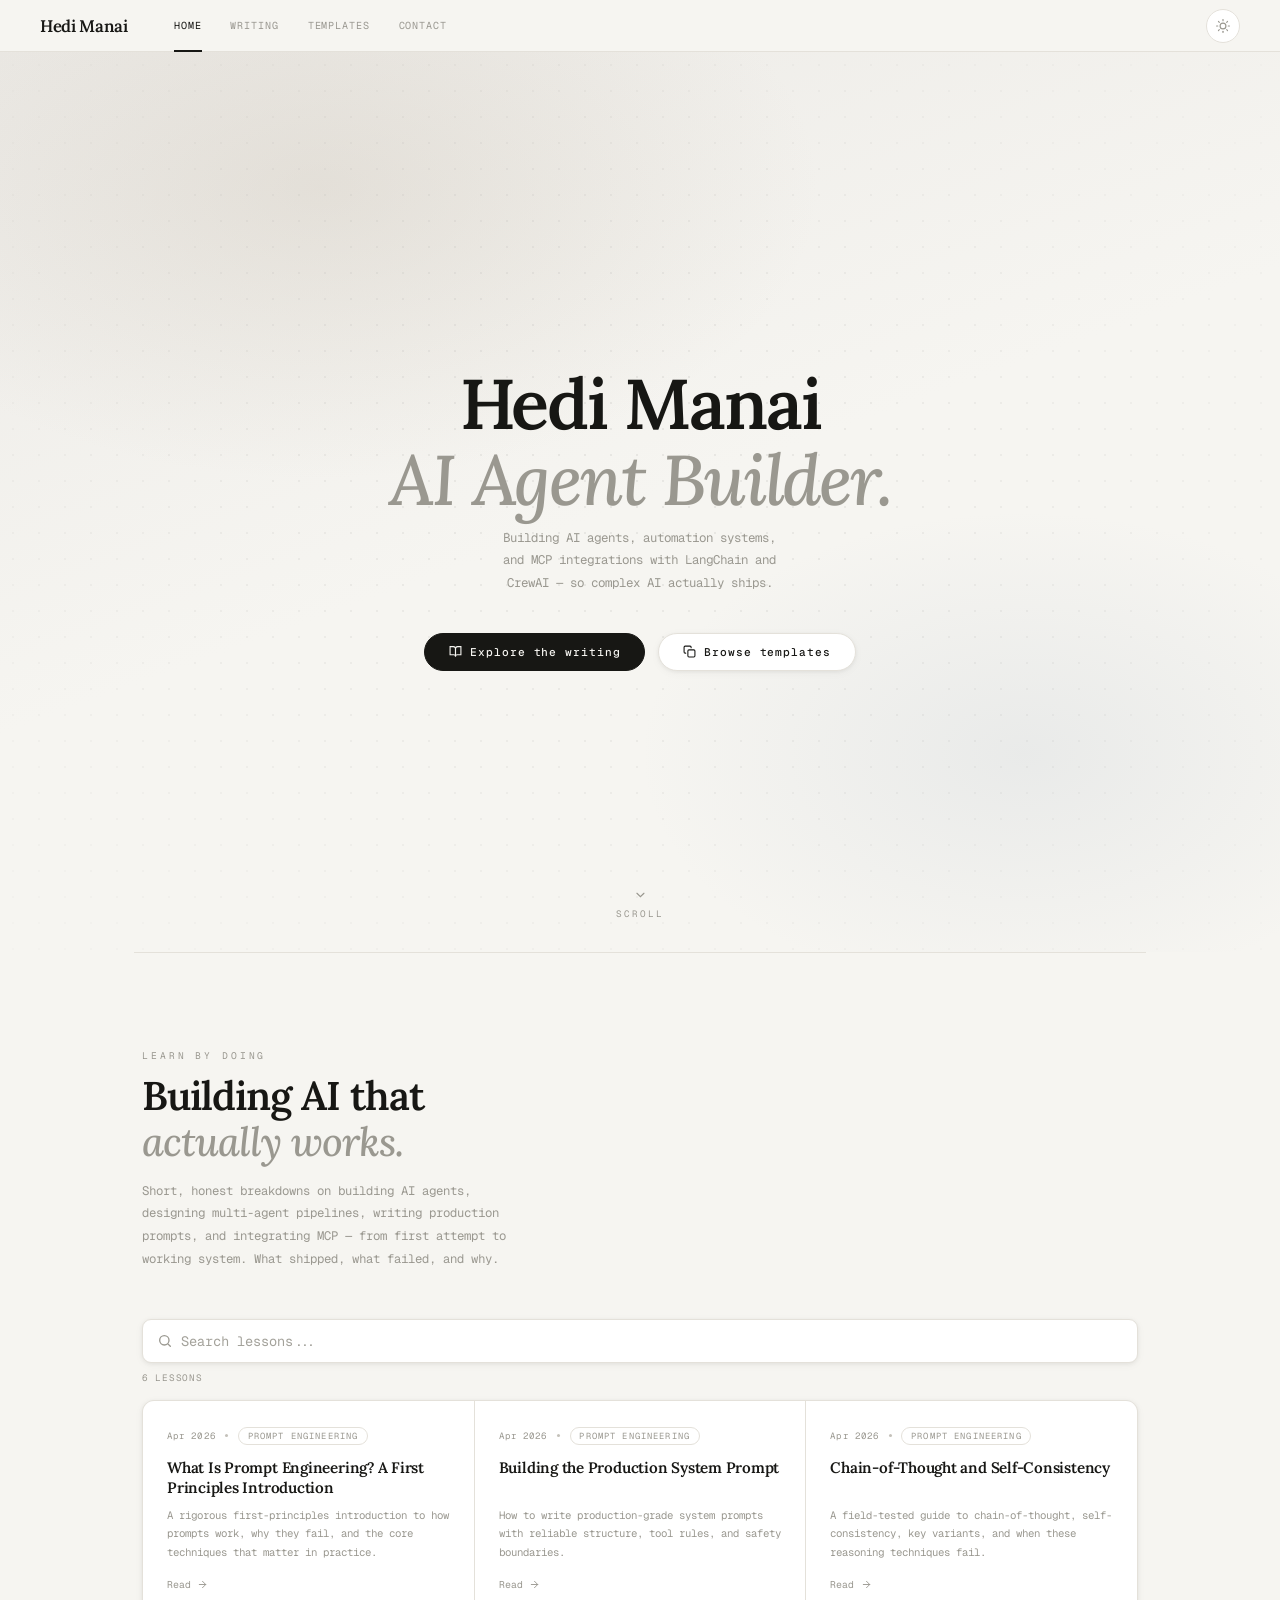
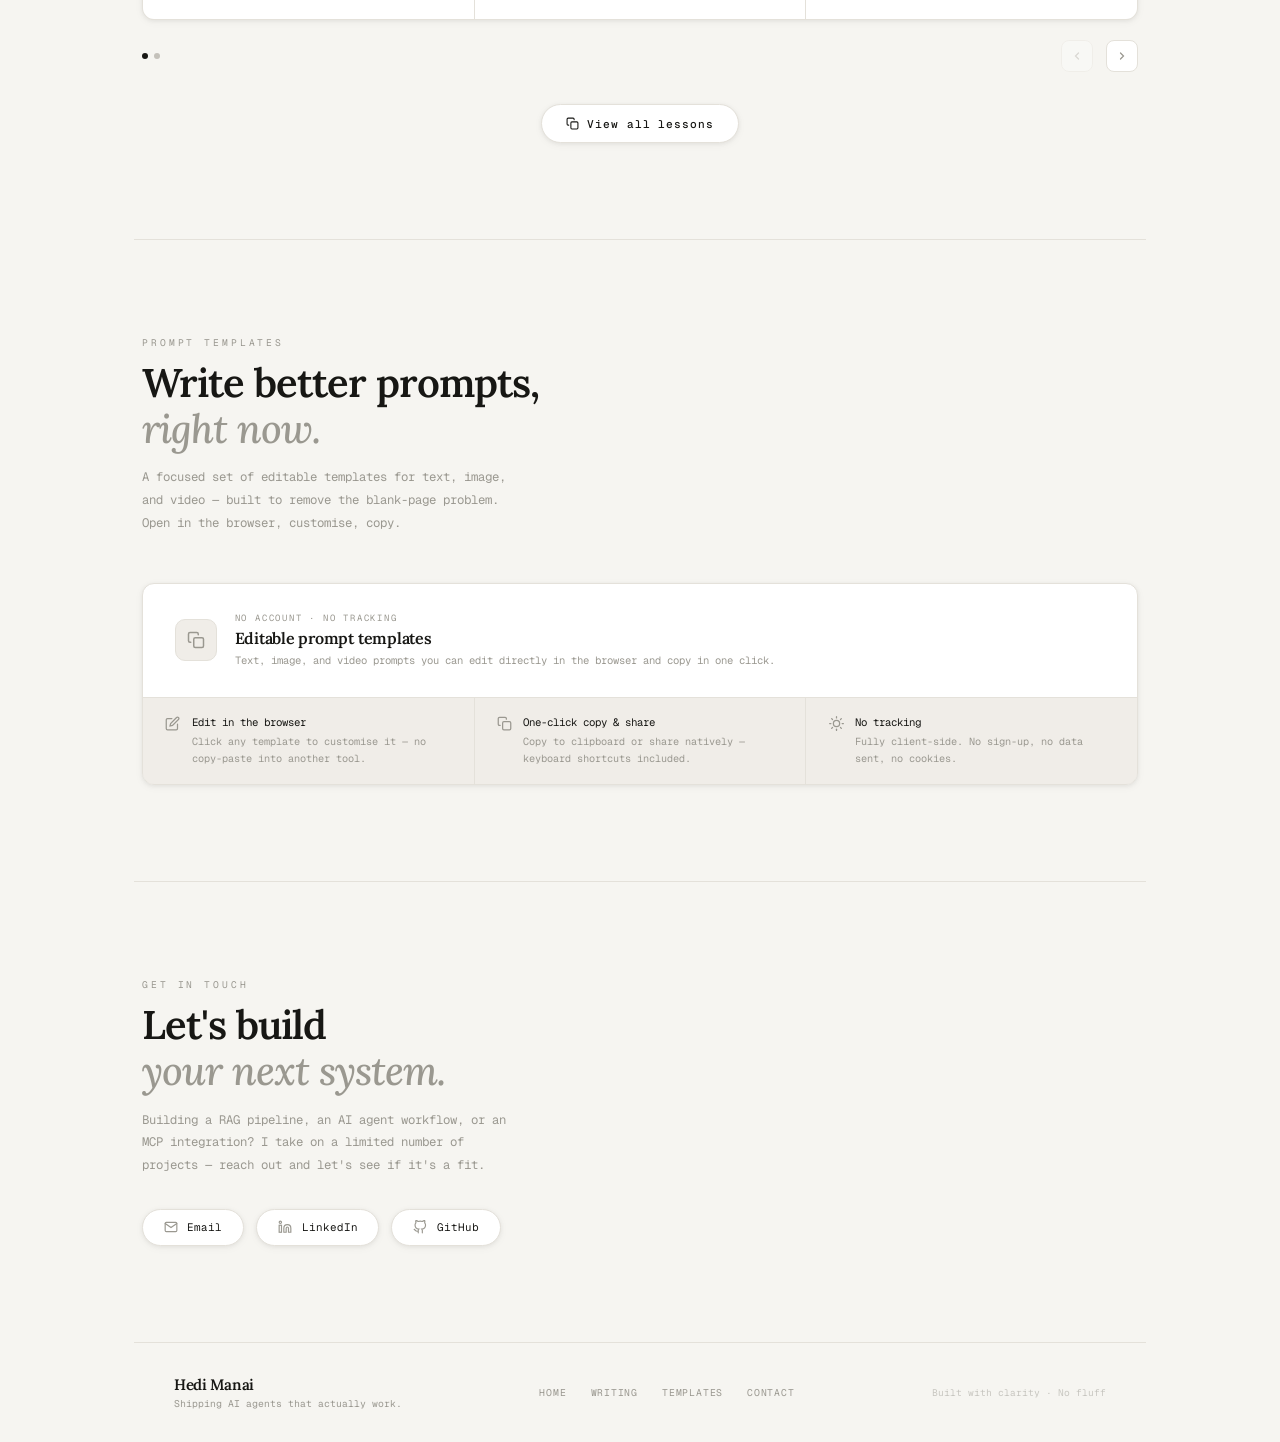
==== commit d3e4f090: "feat: add 'View all lessons' buttons" ====
--- a/index.html
+++ b/index.html
@@ -5,22 +5,33 @@
   <meta charset="UTF-8">
   <meta name="viewport" content="width=device-width, initial-scale=1.0">
   <title>Hedi Manai — AI Agent Builder & Prompt Engineering Writer</title>
-  <meta name="description" content="Honest, field-tested guides on prompt engineering, RAG pipelines, and MCP integrations — written by an AI agent builder who actually ships these systems.">
-  <meta name="keywords" content="AI agent builder, prompt engineering blog, LangChain, CrewAI, MCP, Model Context Protocol, RAG pipeline, agentic AI, AI content creator, Hedi Manai">
+  <meta name="description"
+    content="Honest, field-tested guides on prompt engineering, RAG pipelines, and MCP integrations — written by an AI agent builder who actually ships these systems.">
+  <meta name="keywords"
+    content="AI agent builder, prompt engineering blog, LangChain, CrewAI, MCP, Model Context Protocol, RAG pipeline, agentic AI, AI content creator, Hedi Manai">
   <meta name="author" content="Hedi Manai">
   <meta name="robots" content="index, follow">
-  <meta name="theme-color" content="#f6f5f1" media="(prefers-color-scheme: light)">
-  <meta name="theme-color" content="#111110" media="(prefers-color-scheme: dark)">
+  <meta name="theme-color" content="#f6f5f1">
+  <meta http-equiv="Content-Language" content="en">
   <meta property="og:type" content="website">
   <meta property="og:title" content="Hedi Manai — AI Agent Builder & Prompt Engineering Writer">
-  <meta property="og:description" content="Honest, field-tested guides on AI agents, RAG pipelines, and prompt engineering — by someone who builds and ships these systems.">
-  <meta property="og:url" content="https://hedimanai-pro.github.io/index.html">
+  <meta property="og:description"
+    content="Honest, field-tested guides on AI agents, RAG pipelines, and prompt engineering — by someone who builds and ships these systems.">
+  <meta property="og:url" content="https://hedimanai-pro.github.io/">
   <meta property="og:site_name" content="Hedi Manai">
-  <meta name="twitter:card" content="summary">
+  <meta property="og:image" content="https://hedimanai-pro.github.io/assets/images/og-image.png">
+  <meta property="og:image:width" content="1200">
+  <meta property="og:image:height" content="630">
+  <meta name="twitter:card" content="summary_large_image">
   <meta name="twitter:title" content="Hedi Manai — AI Agent Builder & Prompt Engineering Writer">
-  <meta name="twitter:description" content="Honest, field-tested guides on AI agents, RAG pipelines, and prompt engineering — by someone who builds and ships these systems.">
-  <link rel="canonical" href="https://hedimanai-pro.github.io/index.html">
+  <meta name="twitter:description"
+    content="Honest, field-tested guides on AI agents, RAG pipelines, and prompt engineering — by someone who builds and ships these systems.">
+  <meta name="twitter:image" content="https://hedimanai-pro.github.io/assets/images/og-image.png">
+  <link rel="canonical" href="https://hedimanai-pro.github.io/">
   <meta name="google-site-verification" content="ef6wJx9N1gJrGS_5vgU2tMY5xJ274TRWv3mjDeWsu0I" />
+  <link rel="icon" type="image/png" href="assets/images/favicon.png">
+  <link rel="preconnect" href="https://fonts.googleapis.com">
+  <link rel="preconnect" href="https://fonts.gstatic.com" crossorigin>
   <link
     href="https://fonts.googleapis.com/css2?family=Lora:ital,wght@0,500;0,600;1,400&family=Geist+Mono:wght@300;400;500&display=swap"
     rel="stylesheet">
@@ -129,27 +140,25 @@
       <div class="reveal">
         <noscript>
           <ul>
-            <li><a href="prompt-engineering-01.html">What Is Prompt Engineering? A First Principles Introduction</a></li>
-            <li><a href="prompt-engineering-02.html">Building the Production System Prompt</a></li>
-            <li><a href="prompt-engineering-03.html">Chain-of-Thought and Self-Consistency</a></li>
-            <li><a href="prompt-engineering-04.html">Prompt Chaining and Pipeline Design</a></li>
-            <li><a href="prompt-engineering-05.html">RAG and Context Injection</a></li>
-            <li><a href="prompt-engineering-06.html">Evaluation and Testing</a></li>
+            <li><a href="lessons/what-is-prompt-engineering.html">What Is Prompt Engineering? A First Principles
+                Introduction</a></li>
+            <li><a href="lessons/building-the-production-system-prompt.html">Building the Production System Prompt</a>
+            </li>
+            <li><a href="lessons/chain-of-thought-and-self-consistency.html">Chain-of-Thought and Self-Consistency</a>
+            </li>
+            <li><a href="lessons/prompt-chaining-and-pipeline-design.html">Prompt Chaining and Pipeline Design</a></li>
+            <li><a href="lessons/rag-and-context-injection.html">RAG and Context Injection</a></li>
+            <li><a href="lessons/evaluation-and-testing.html">Evaluation and Testing</a></li>
           </ul>
         </noscript>
         <div class="lesson-search" role="search" aria-label="Search lessons">
-          <svg class="lesson-search-icon" width="16" height="16" viewBox="0 0 24 24" fill="none" stroke="currentColor" stroke-width="2" stroke-linecap="round" aria-hidden="true">
+          <svg class="lesson-search-icon" width="16" height="16" viewBox="0 0 24 24" fill="none" stroke="currentColor"
+            stroke-width="2" stroke-linecap="round" aria-hidden="true">
             <circle cx="11" cy="11" r="7"></circle>
             <line x1="20" y1="20" x2="16.65" y2="16.65"></line>
           </svg>
-          <input
-            type="search"
-            id="lessonSearch"
-            class="lesson-search-input"
-            placeholder="Search lessons..."
-            aria-label="Search lessons"
-            aria-controls="carouselTrack"
-            autocomplete="off">
+          <input type="search" id="lessonSearch" class="lesson-search-input" placeholder="Search lessons..."
+            aria-label="Search lessons" aria-controls="carouselTrack" autocomplete="off">
         </div>
         <p class="lesson-search-meta" id="lessonSearchMeta">6 lessons</p>
         <div class="carousel-track" id="carouselTrack"></div>
@@ -170,6 +179,17 @@
             </button>
           </div>
         </div>
+
+        <div style="margin-top: 2rem; text-align: center;">
+          <a class="btn-ghost" href="lessons/">
+            <svg width="13" height="13" viewBox="0 0 24 24" fill="none" stroke="currentColor" stroke-width="2"
+              stroke-linecap="round">
+              <rect x="9" y="9" width="13" height="13" rx="2" />
+              <path d="M5 15H4a2 2 0 01-2-2V4a2 2 0 012-2h9a2 2 0 012 2v1" />
+            </svg>
+            View all lessons
+          </a>
+        </div>
       </div>
     </div>
   </section>
@@ -327,42 +347,42 @@
         topic: 'Prompt Engineering',
         title: 'What Is Prompt Engineering? A First Principles Introduction',
         excerpt: 'A rigorous first-principles introduction to how prompts work, why they fail, and the core techniques that matter in practice.',
-        href: 'prompt-engineering-01.html'
+        href: 'lessons/what-is-prompt-engineering.html'
       },
       {
         date: 'Apr 2026',
         topic: 'Prompt Engineering',
         title: 'Building the Production System Prompt',
         excerpt: 'How to write production-grade system prompts with reliable structure, tool rules, and safety boundaries.',
-        href: 'prompt-engineering-02.html'
+        href: 'lessons/building-the-production-system-prompt.html'
       },
       {
         date: 'Apr 2026',
         topic: 'Prompt Engineering',
         title: 'Chain-of-Thought and Self-Consistency',
         excerpt: 'A field-tested guide to chain-of-thought, self-consistency, key variants, and when these reasoning techniques fail.',
-        href: 'prompt-engineering-03.html'
+        href: 'lessons/chain-of-thought-and-self-consistency.html'
       },
       {
         date: 'Apr 2026',
         topic: 'Prompt Engineering',
         title: 'Prompt Chaining and Pipeline Design',
         excerpt: 'How to decompose complex tasks into reliable multi-step pipelines — the four chain architectures, the router pattern, state management, failure modes, and when a single prompt is better than a chain.',
-        href: 'prompt-engineering-04.html'
+        href: 'lessons/prompt-chaining-and-pipeline-design.html'
       },
       {
         date: 'Apr 2026',
         topic: 'Prompt Engineering',
         title: 'RAG and Context Injection',
         excerpt: 'Retrieval-augmented generation from first principles — chunking strategies, embedding and search, context injection patterns, and the four failure modes that break production RAG pipelines silently.',
-        href: 'prompt-engineering-05.html'
+        href: 'lessons/rag-and-context-injection.html'
       },
       {
         date: 'Apr 2026',
         topic: 'Prompt Engineering',
         title: 'Evaluation and Testing',
         excerpt: 'How to build eval datasets, metrics, and automated pipelines to measure prompt and retrieval quality systematically — and decide when an AI system is truly ready to ship.',
-        href: 'prompt-engineering-06.html'
+        href: 'lessons/evaluation-and-testing.html'
       }
     ];
 
@@ -485,4 +505,4 @@
   </script>
 </body>
 
-</html>
+</html>
